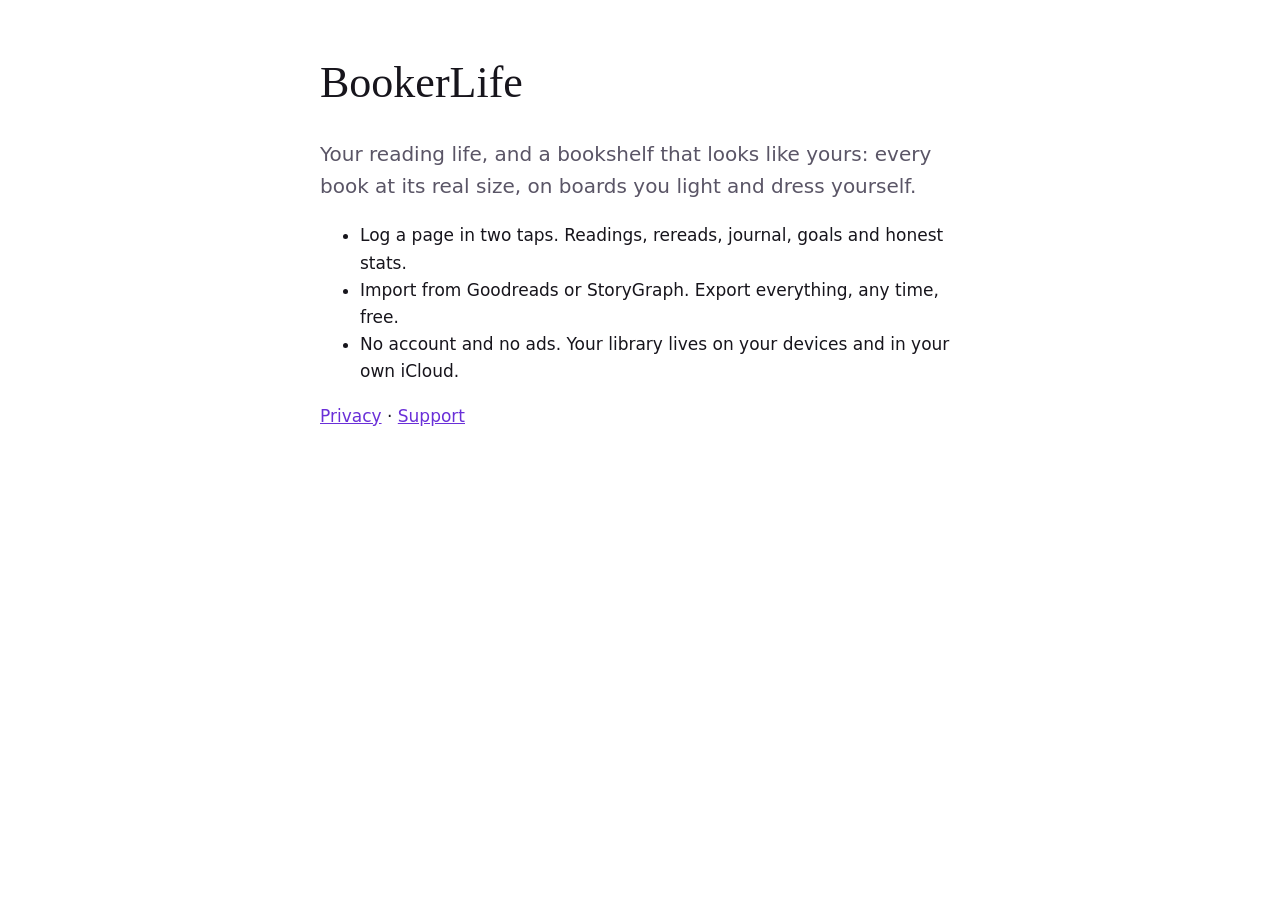
==== index.html @ eeaab4c6 "BookerLife site: home, privacy, support Co-Authored-By: Claude Opus 5.5 <noreply@anthropic.com>" ====
<!doctype html><html lang="en"><head><meta charset="utf-8"><meta name="viewport" content="width=device-width,initial-scale=1">
<title>BookerLife</title><link rel="stylesheet" href="style.css"></head><body><main>
<h1>BookerLife</h1>
<p class="lede">Your reading life, and a bookshelf that looks like yours: every book at its real size, on boards you light and dress yourself.</p>
<ul><li>Log a page in two taps. Readings, rereads, journal, goals and honest stats.</li>
<li>Import from Goodreads or StoryGraph. Export everything, any time, free.</li>
<li>No account and no ads. Your library lives on your devices and in your own iCloud.</li></ul>
<p><a href="privacy.html">Privacy</a> · <a href="support.html">Support</a></p>
</main></body></html>
---- style.css ----
:root{--bg:#FFFFFF;--text:#17151C;--muted:#5A5566;--primary:#6A2FD8}
@media (prefers-color-scheme:dark){:root{--bg:#0C0A10;--text:#EDE9F3;--muted:#A69EB4;--primary:#A47BFF}}
body{margin:0;background:var(--bg);color:var(--text);font:17px/1.6 -apple-system,"Hanken Grotesk",system-ui,sans-serif}
main{max-width:640px;margin:0 auto;padding:48px 16px}
h1{font-family:Newsreader,Georgia,serif;font-weight:500;font-size:44px;margin:0 0 12px}
h2{font-size:18px;margin-top:32px}.lede{font-size:20px;color:var(--muted)}a{color:var(--primary)}
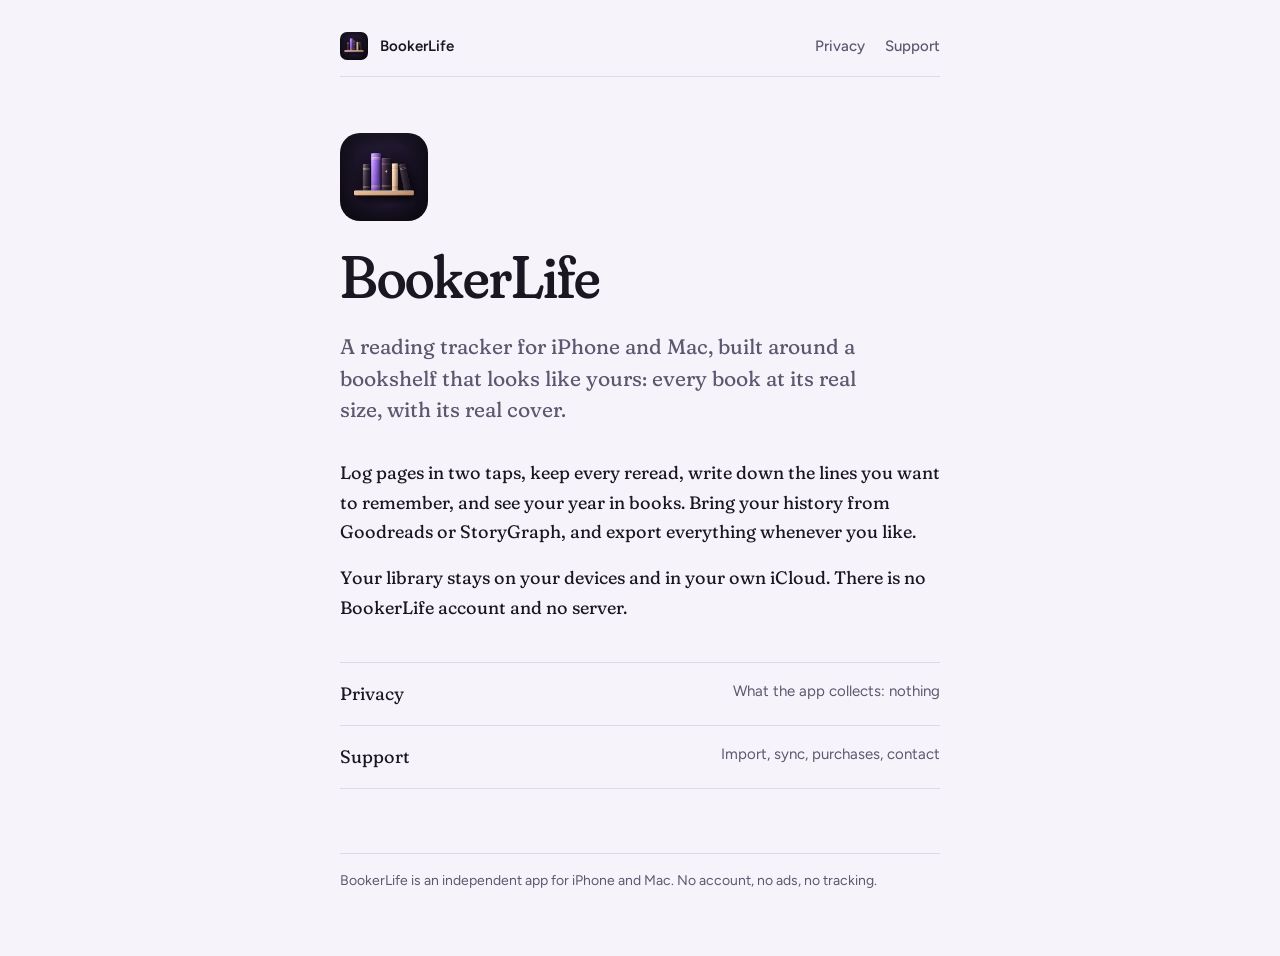
==== commit 58563c70: "Redesign: title page, copyright-page privacy plate, appendix-style support; Fraunces + Figtree, ligh" ====
--- a/index.html
+++ b/index.html
@@ -1,9 +1,7 @@
-<!doctype html><html lang="en"><head><meta charset="utf-8"><meta name="viewport" content="width=device-width,initial-scale=1">
-<title>BookerLife</title><link rel="stylesheet" href="style.css"></head><body><main>
-<h1>BookerLife</h1>
-<p class="lede">Your reading life, and a bookshelf that looks like yours: every book at its real size, on boards you light and dress yourself.</p>
-<ul><li>Log a page in two taps. Readings, rereads, journal, goals and honest stats.</li>
-<li>Import from Goodreads or StoryGraph. Export everything, any time, free.</li>
-<li>No account and no ads. Your library lives on your devices and in your own iCloud.</li></ul>
-<p><a href="privacy.html">Privacy</a> · <a href="support.html">Support</a></p>
-</main></body></html>
+<!doctype html><html lang="en"><head><meta charset="utf-8"><meta name="viewport" content="width=device-width,initial-scale=1,viewport-fit=cover"><link rel="icon" href="icon.png"><link rel="preconnect" href="https://fonts.googleapis.com"><link rel="preconnect" href="https://fonts.gstatic.com" crossorigin><link rel="stylesheet" href="https://fonts.googleapis.com/css2?family=Figtree:wght@400;500;600&family=Fraunces:opsz,wght,SOFT@9..144,400..600,0..100&display=swap"><link rel="stylesheet" href="style.css"><title>BookerLife</title><meta name="description" content="A reading tracker for iPhone and Mac built around a bookshelf that looks like yours. No account, no ads, no tracking."></head><body><main class="page">
+<header class="head"><img src="icon.png" alt=""><a class="name" href="index.html">BookerLife</a><nav aria-label="Site"><a href="privacy.html">Privacy</a><a href="support.html">Support</a></nav></header>
+<section class="title"><img src="icon.png" alt="BookerLife app icon" width="88" height="88"><h1>BookerLife</h1><p class="lede">A reading tracker for iPhone and Mac, built around a bookshelf that looks like yours: every book at its real size, with its real cover.</p></section>
+<p>Log pages in two taps, keep every reread, write down the lines you want to remember, and see your year in books. Bring your history from Goodreads or StoryGraph, and export everything whenever you like.</p>
+<p>Your library stays on your devices and in your own iCloud. There is no BookerLife account and no server.</p>
+<ul class="parts"><li><a href="privacy.html">Privacy<span>What the app collects: nothing</span></a></li><li><a href="support.html">Support<span>Import, sync, purchases, contact</span></a></li></ul>
+<footer class="foot">BookerLife is an independent app for iPhone and Mac. No account, no ads, no tracking.</footer></main></body></html>
--- a/style.css
+++ b/style.css
@@ -1,6 +1,137 @@
-:root{--bg:#FFFFFF;--text:#17151C;--muted:#5A5566;--primary:#6A2FD8}
-@media (prefers-color-scheme:dark){:root{--bg:#0C0A10;--text:#EDE9F3;--muted:#A69EB4;--primary:#A47BFF}}
-body{margin:0;background:var(--bg);color:var(--text);font:17px/1.6 -apple-system,"Hanken Grotesk",system-ui,sans-serif}
-main{max-width:640px;margin:0 auto;padding:48px 16px}
-h1{font-family:Newsreader,Georgia,serif;font-weight:500;font-size:44px;margin:0 0 12px}
-h2{font-size:18px;margin-top:32px}.lede{font-size:20px;color:var(--muted)}a{color:var(--primary)}
+/* BookerLife site. Concept: a book's front matter. Home is the title page,
+   Privacy is the copyright page, Support is the appendix. One column, left
+   aligned, set in Fraunces like the app; Figtree only for navigation. */
+:root {
+  --paper: #F6F4FA;
+  --ink: #1B1722;
+  --muted: #5E5770;
+  --rule: #DED8E8;
+  --violet: #6A2FD8;
+  --plate: #FFFFFF;
+  --serif: "Fraunces", Georgia, "Times New Roman", serif;
+  --sans: "Figtree", -apple-system, "Segoe UI", system-ui, sans-serif;
+  color-scheme: light;
+}
+@media (prefers-color-scheme: dark) {
+  :root {
+    --paper: #100E15;
+    --ink: #F2EFF7;
+    --muted: #A9A2B8;
+    --rule: #2A2633;
+    --violet: #B596FF;
+    --plate: #18151F;
+    color-scheme: dark;
+  }
+}
+
+* { box-sizing: border-box; }
+html { -webkit-text-size-adjust: 100%; }
+body {
+  margin: 0;
+  background: var(--paper);
+  color: var(--ink);
+  font: 400 1.125rem/1.65 var(--serif);
+  font-variation-settings: "SOFT" 100, "opsz" 14;
+  text-rendering: optimizeLegibility;
+}
+a { color: var(--violet); text-decoration-thickness: 1px; text-underline-offset: .18em; }
+a:hover { text-decoration-thickness: 2px; }
+a:focus-visible { outline: 2px solid var(--violet); outline-offset: 3px; border-radius: 2px; }
+
+.page {
+  max-width: 40rem;
+  margin: 0 auto;
+  padding: 2rem max(1.25rem, env(safe-area-inset-right)) 4rem max(1.25rem, env(safe-area-inset-left));
+}
+
+/* Running head: the book's name and its other parts. */
+.head {
+  display: flex;
+  align-items: center;
+  gap: .75rem;
+  font: 500 .9375rem/1 var(--sans);
+  padding-bottom: 1rem;
+  border-bottom: 1px solid var(--rule);
+}
+.head img { width: 28px; height: 28px; border-radius: 7px; }
+.head .name { color: var(--ink); text-decoration: none; font-weight: 600; margin-right: auto; }
+.head nav { display: flex; gap: 1.25rem; }
+.head nav a { color: var(--muted); text-decoration: none; }
+.head nav a[aria-current="page"] { color: var(--ink); }
+.head nav a:hover { color: var(--violet); }
+
+h1, h2 { font-family: var(--serif); font-weight: 500; text-wrap: balance; }
+h1 {
+  font-size: clamp(2.5rem, 7vw, 3.75rem);
+  line-height: 1.04;
+  letter-spacing: -.015em;
+  font-variation-settings: "SOFT" 100, "opsz" 144;
+  margin: 3.5rem 0 1rem;
+}
+h2 {
+  font-size: 1.375rem;
+  line-height: 1.25;
+  font-variation-settings: "SOFT" 100, "opsz" 36;
+  margin: 2.5rem 0 .5rem;
+}
+p { margin: 0 0 1rem; }
+.lede { font-size: 1.3125rem; line-height: 1.5; color: var(--muted); max-width: 34rem; }
+.dateline { font: 400 .875rem/1.4 var(--sans); color: var(--muted); margin-top: -.25rem; }
+
+/* The one bold moment: the copyright-page plate stating what is collected. */
+.plate {
+  margin: 2.5rem 0 1rem;
+  padding: 1.75rem 1.75rem 1.5rem;
+  background: var(--plate);
+  border: 1px solid var(--rule);
+  border-radius: 4px;
+}
+.plate dl { margin: 0; display: grid; grid-template-columns: max-content 1fr; gap: .6rem 1.5rem; }
+.plate dt { font: 500 .9375rem/1.6 var(--sans); color: var(--muted); }
+.plate dd { margin: 0; font-size: 1.0625rem; }
+.plate .none {
+  margin-top: 0;
+  grid-column: 1 / -1;
+  font-size: clamp(2rem, 6vw, 2.75rem);
+  line-height: 1.05;
+  font-variation-settings: "SOFT" 100, "opsz" 144;
+  padding-bottom: .9rem;
+  margin-bottom: .4rem;
+  border-bottom: 1px solid var(--rule);
+}
+@media (max-width: 30rem) {
+  .plate { padding: 1.25rem; }
+  .plate dl { grid-template-columns: 1fr; gap: .1rem; }
+  .plate dd { margin-bottom: .6rem; }
+}
+
+/* Title page. */
+.title { display: grid; gap: 1.5rem; margin: 3.5rem 0 1rem; }
+.title img { width: 88px; height: 88px; border-radius: 20px; }
+.title h1 { margin: 0; }
+.parts { list-style: none; padding: 0; margin: 2.5rem 0 0; border-top: 1px solid var(--rule); }
+.parts li { border-bottom: 1px solid var(--rule); }
+.parts a { display: flex; justify-content: space-between; gap: 1rem; padding: 1rem 0; color: var(--ink); text-decoration: none; }
+.parts a span { color: var(--muted); font: 400 .9375rem/1.7 var(--sans); text-align: right; }
+.parts a:hover { color: var(--violet); }
+
+kbd {
+  font: 500 .875em var(--sans);
+  padding: .05em .4em;
+  border: 1px solid var(--rule);
+  border-radius: 4px;
+  background: var(--plate);
+}
+
+.foot {
+  margin-top: 4rem;
+  padding-top: 1rem;
+  border-top: 1px solid var(--rule);
+  font: 400 .875rem/1.6 var(--sans);
+  color: var(--muted);
+}
+
+@media (prefers-reduced-motion: no-preference) {
+  .title, .plate { animation: settle .5s ease-out both; }
+  @keyframes settle { from { opacity: .001; transform: translateY(6px); } }
+}
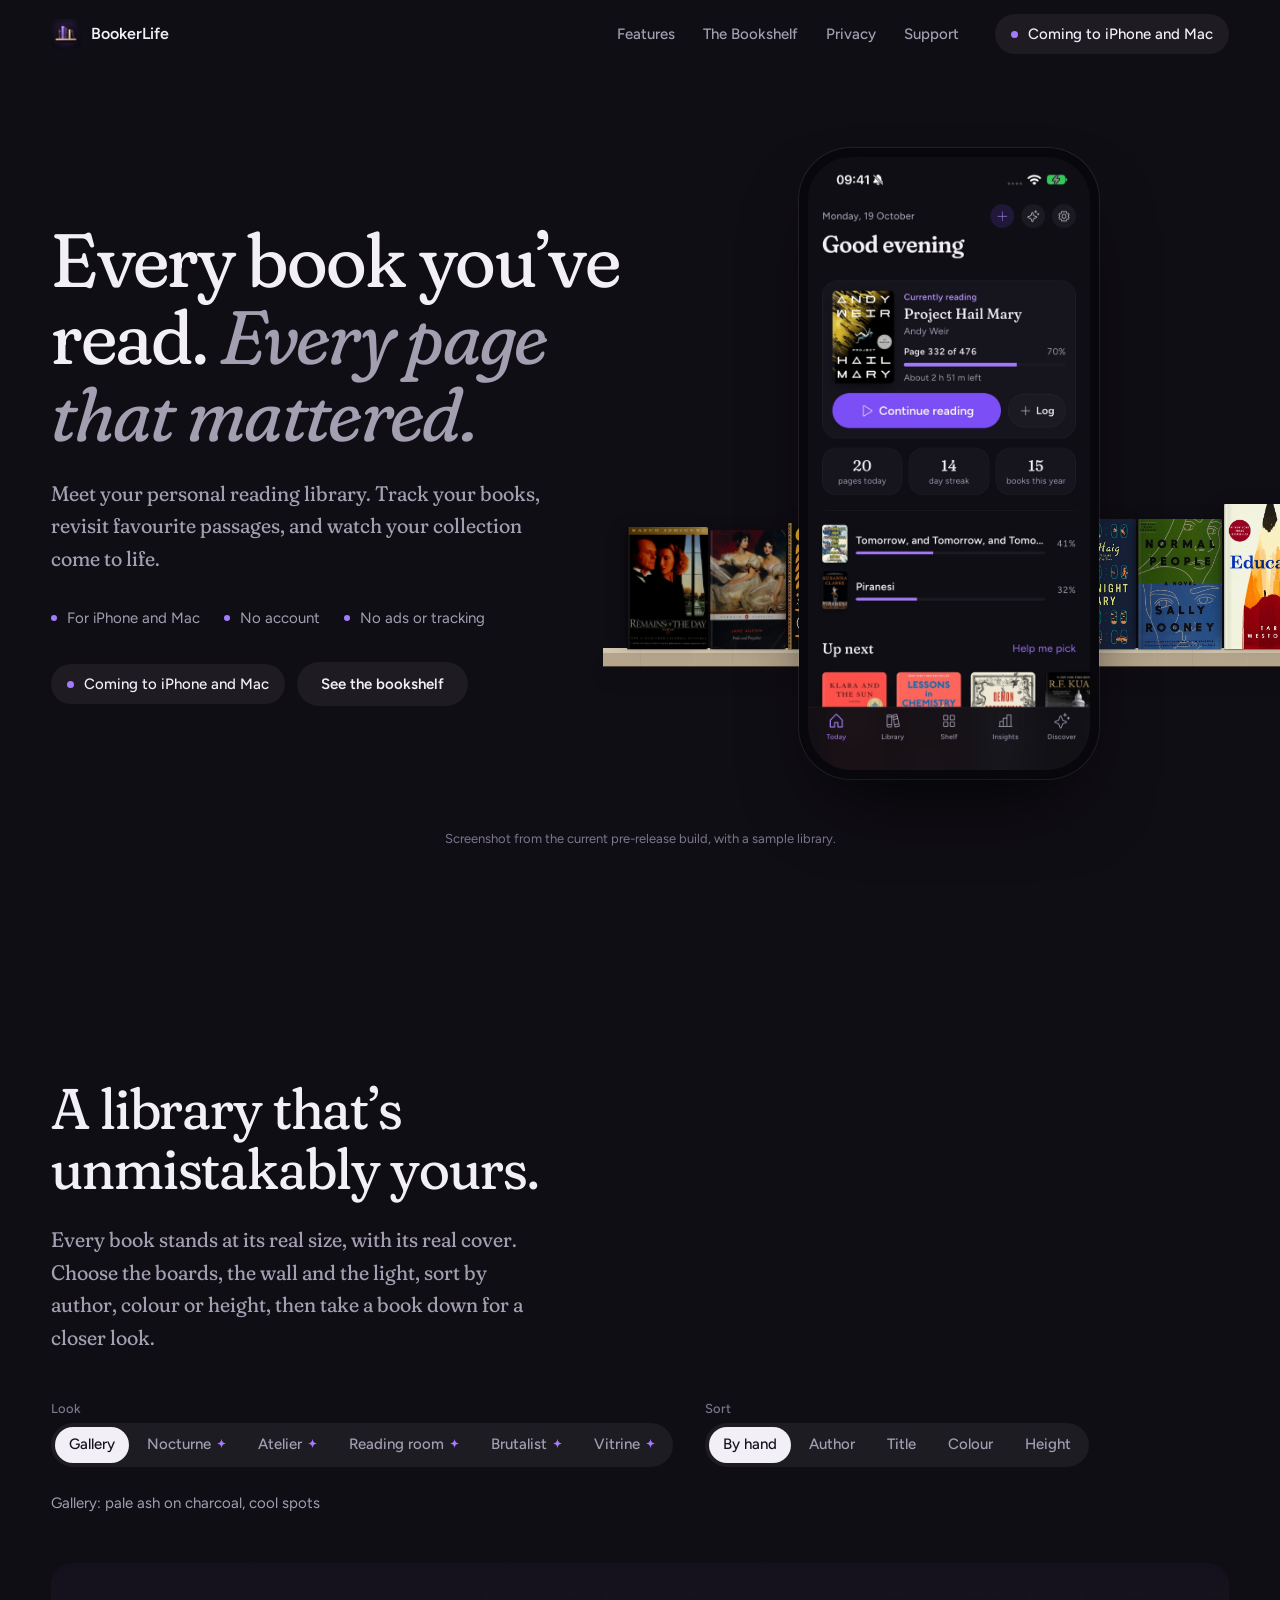
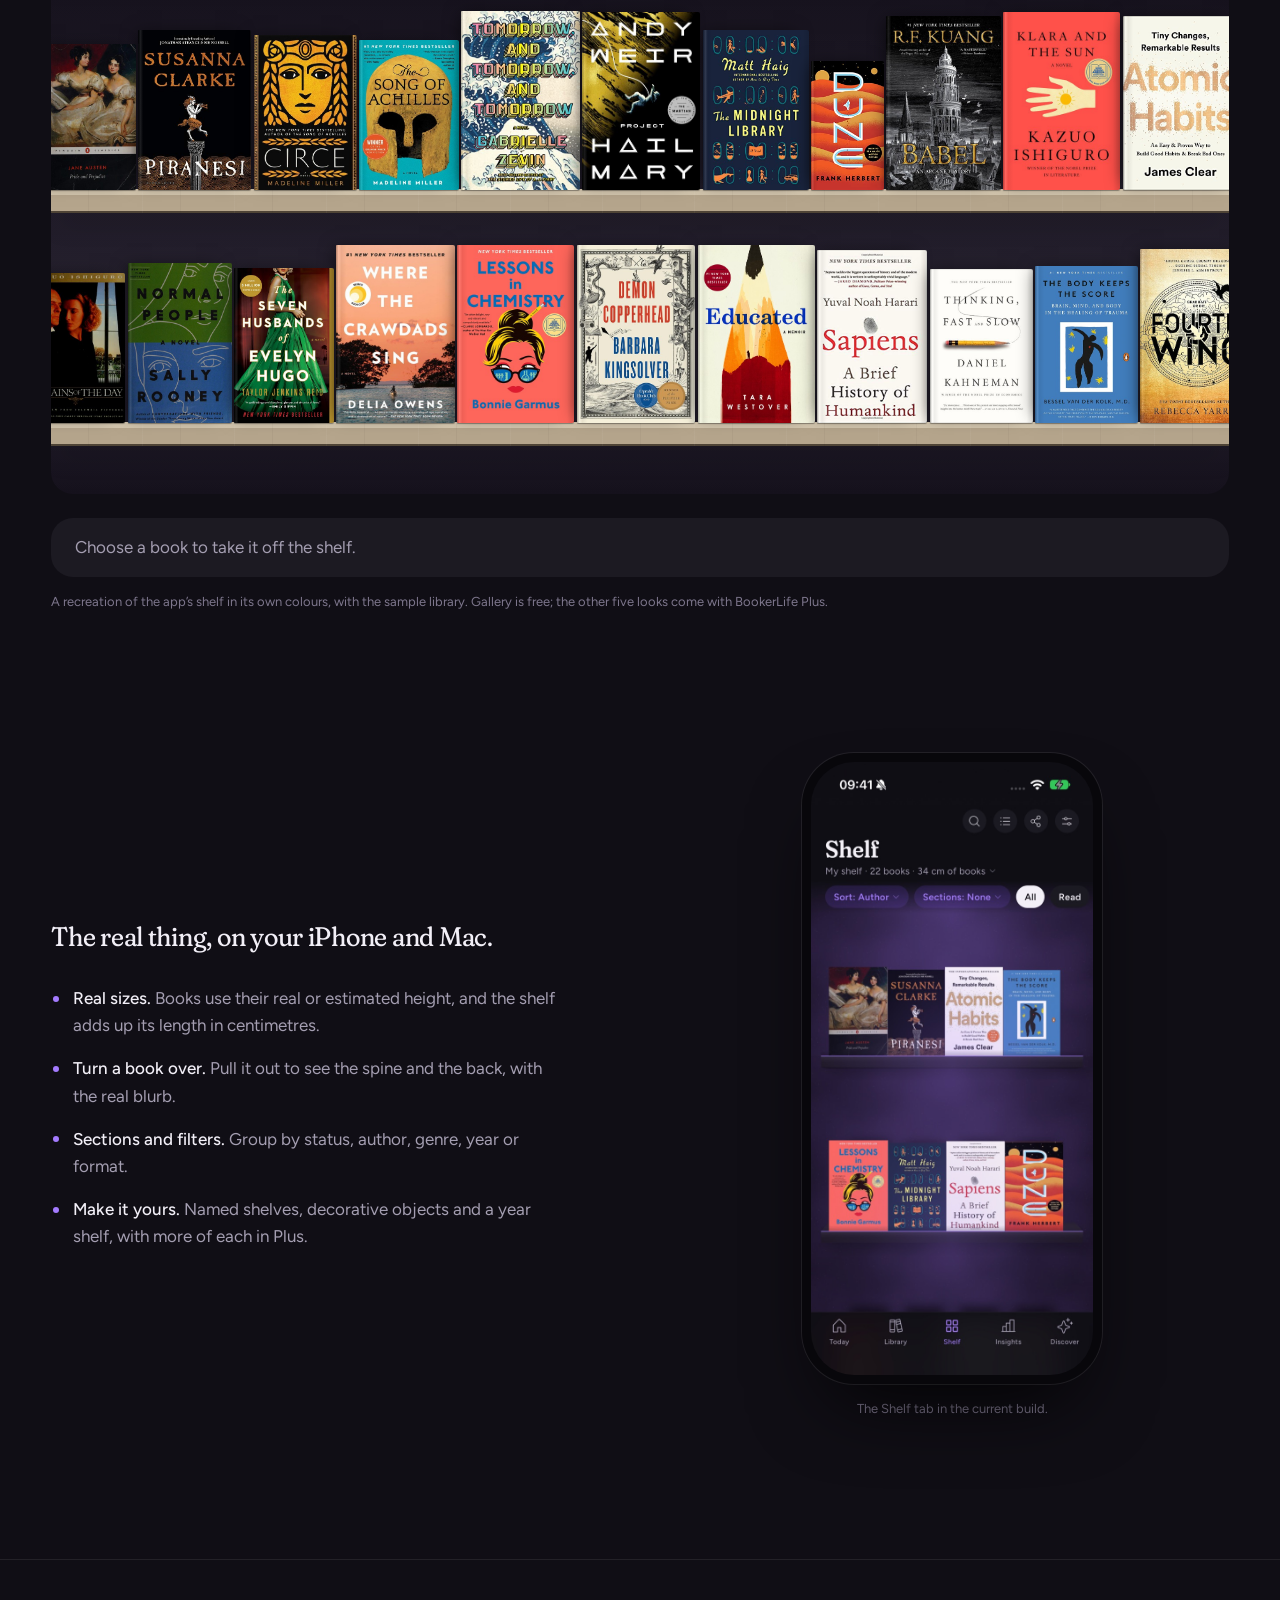
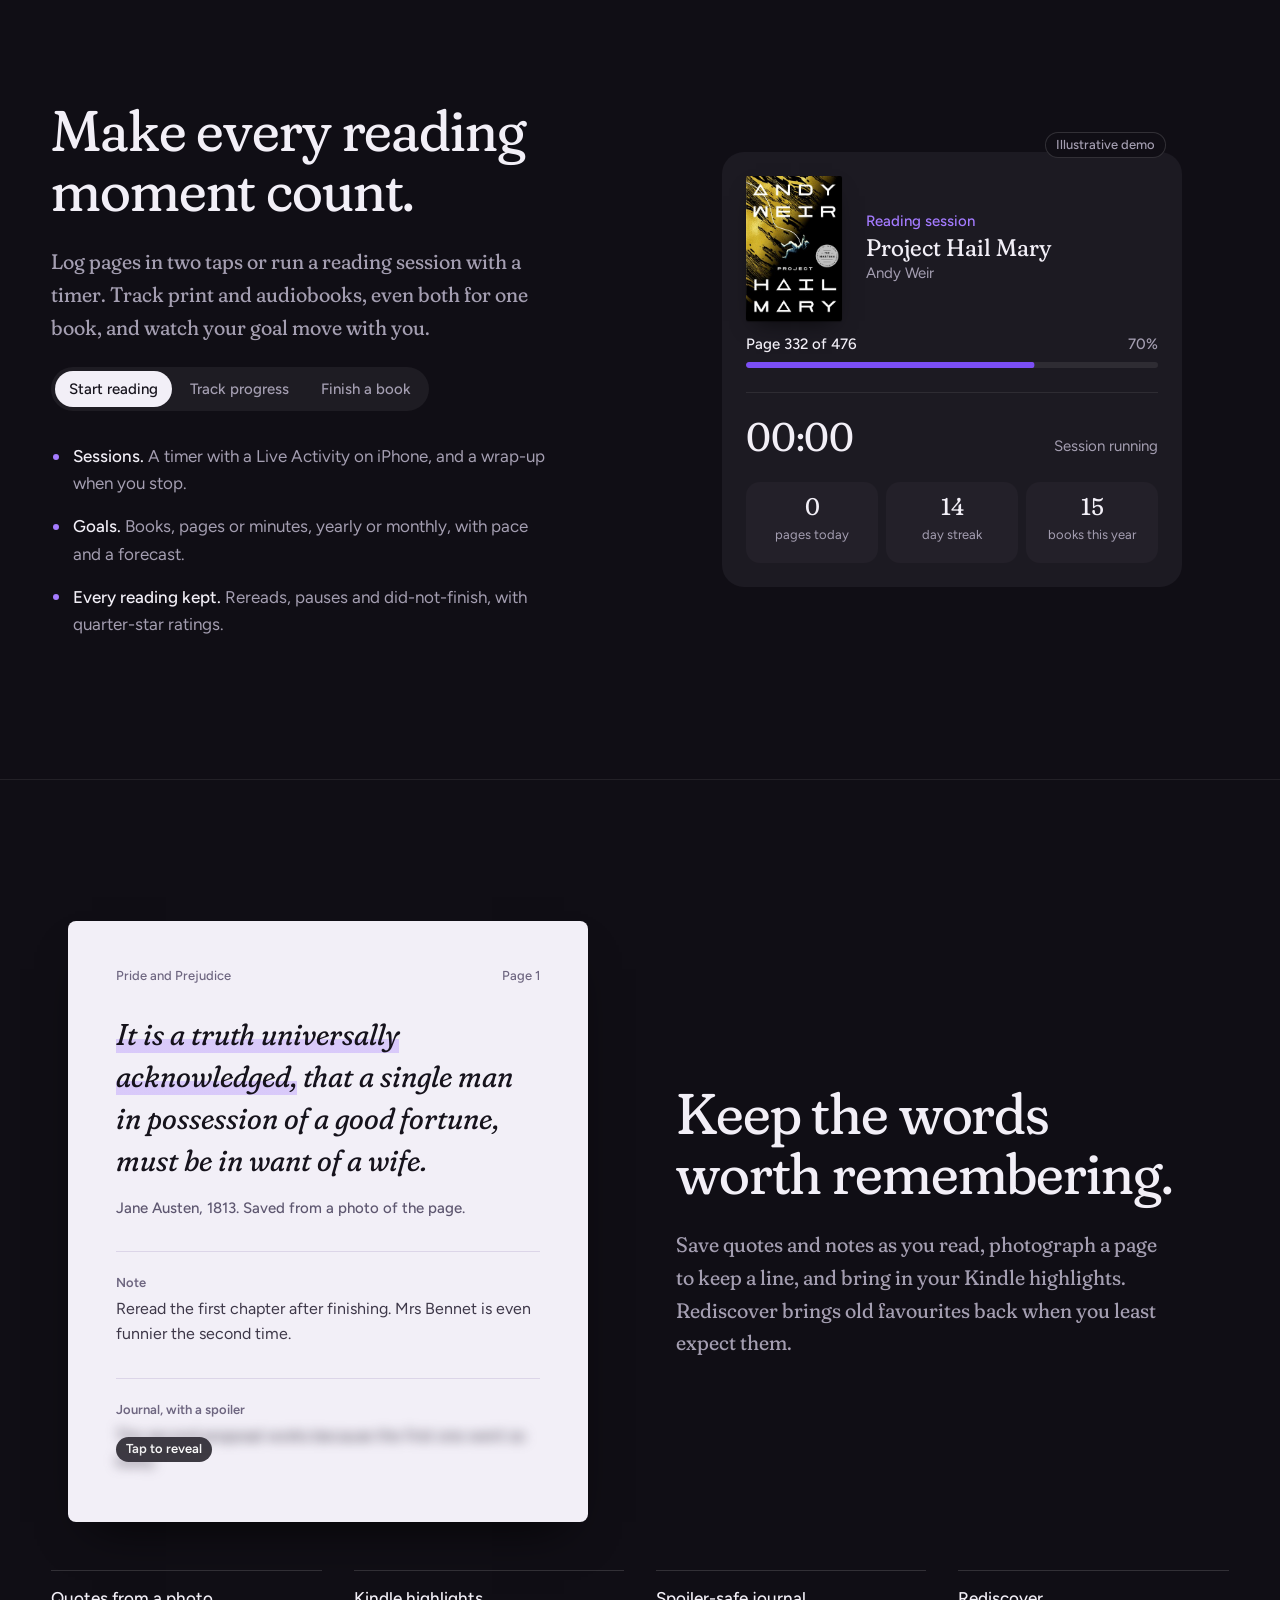
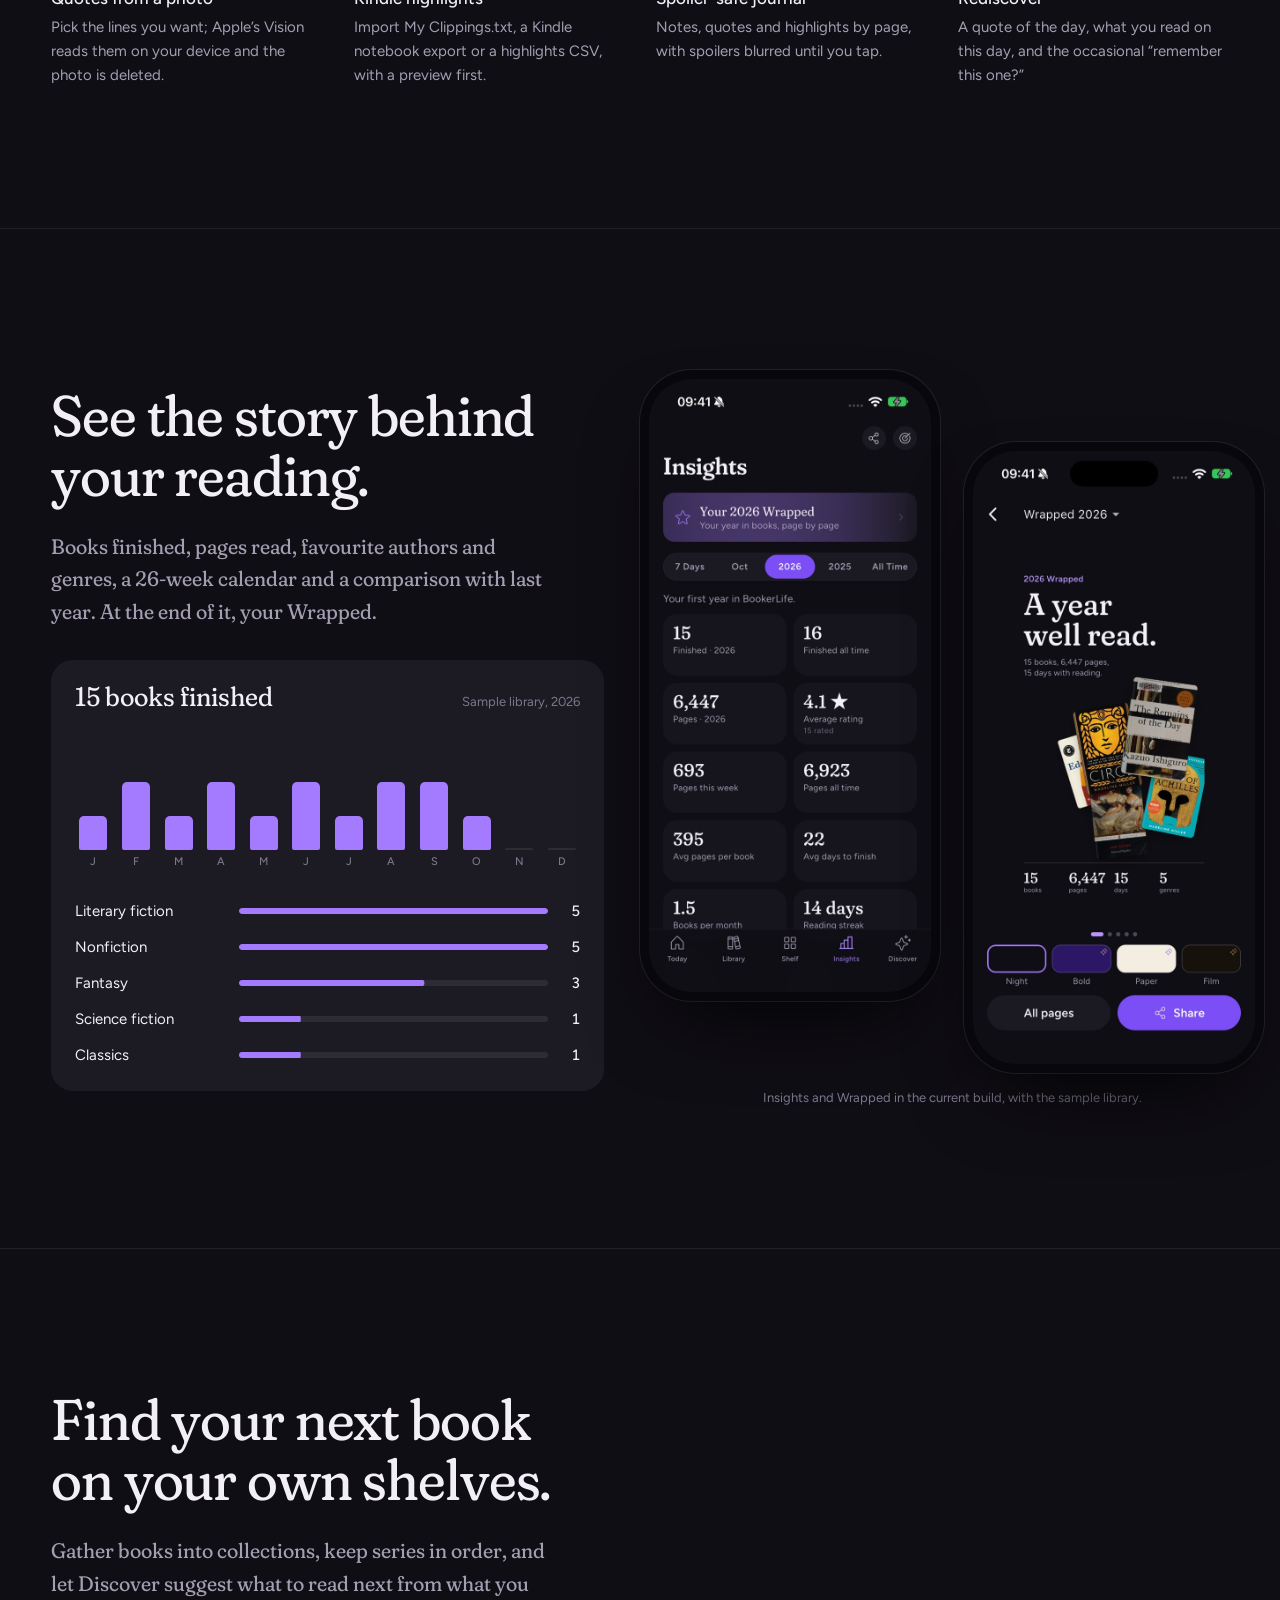
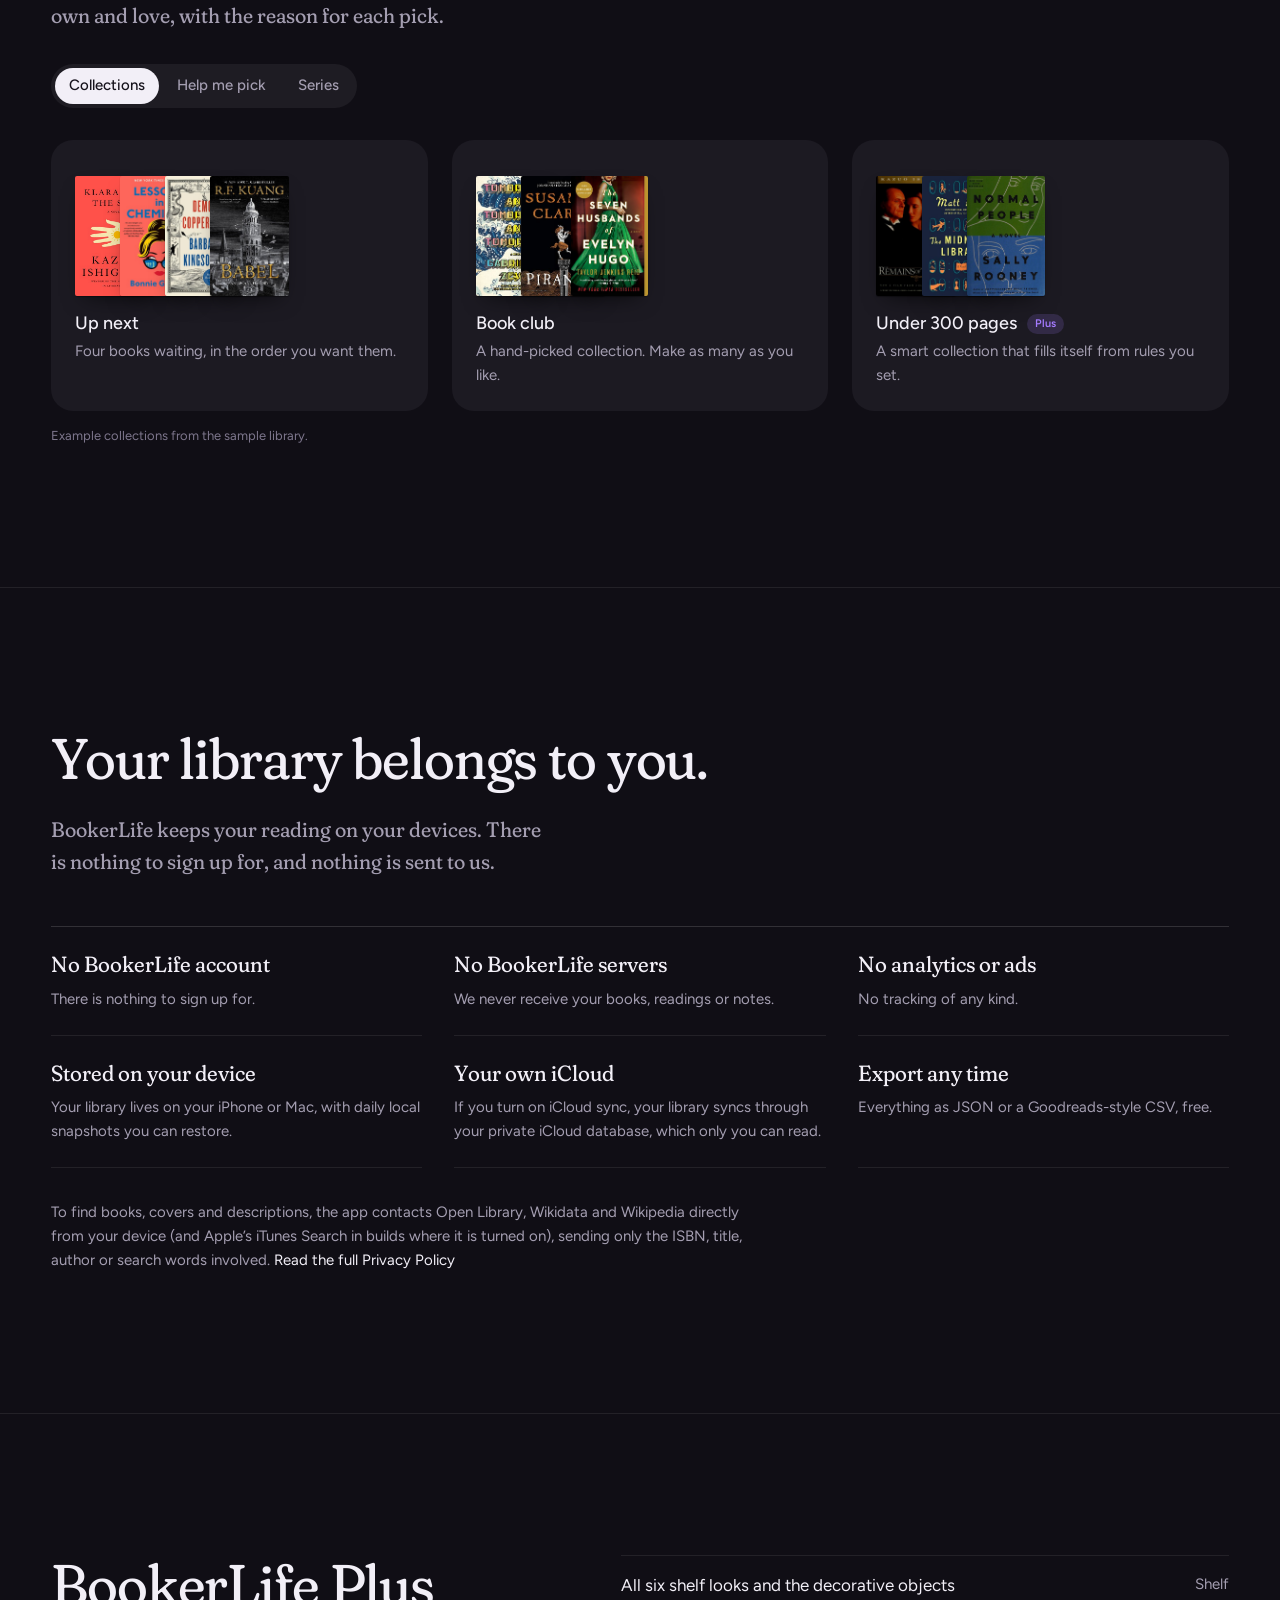
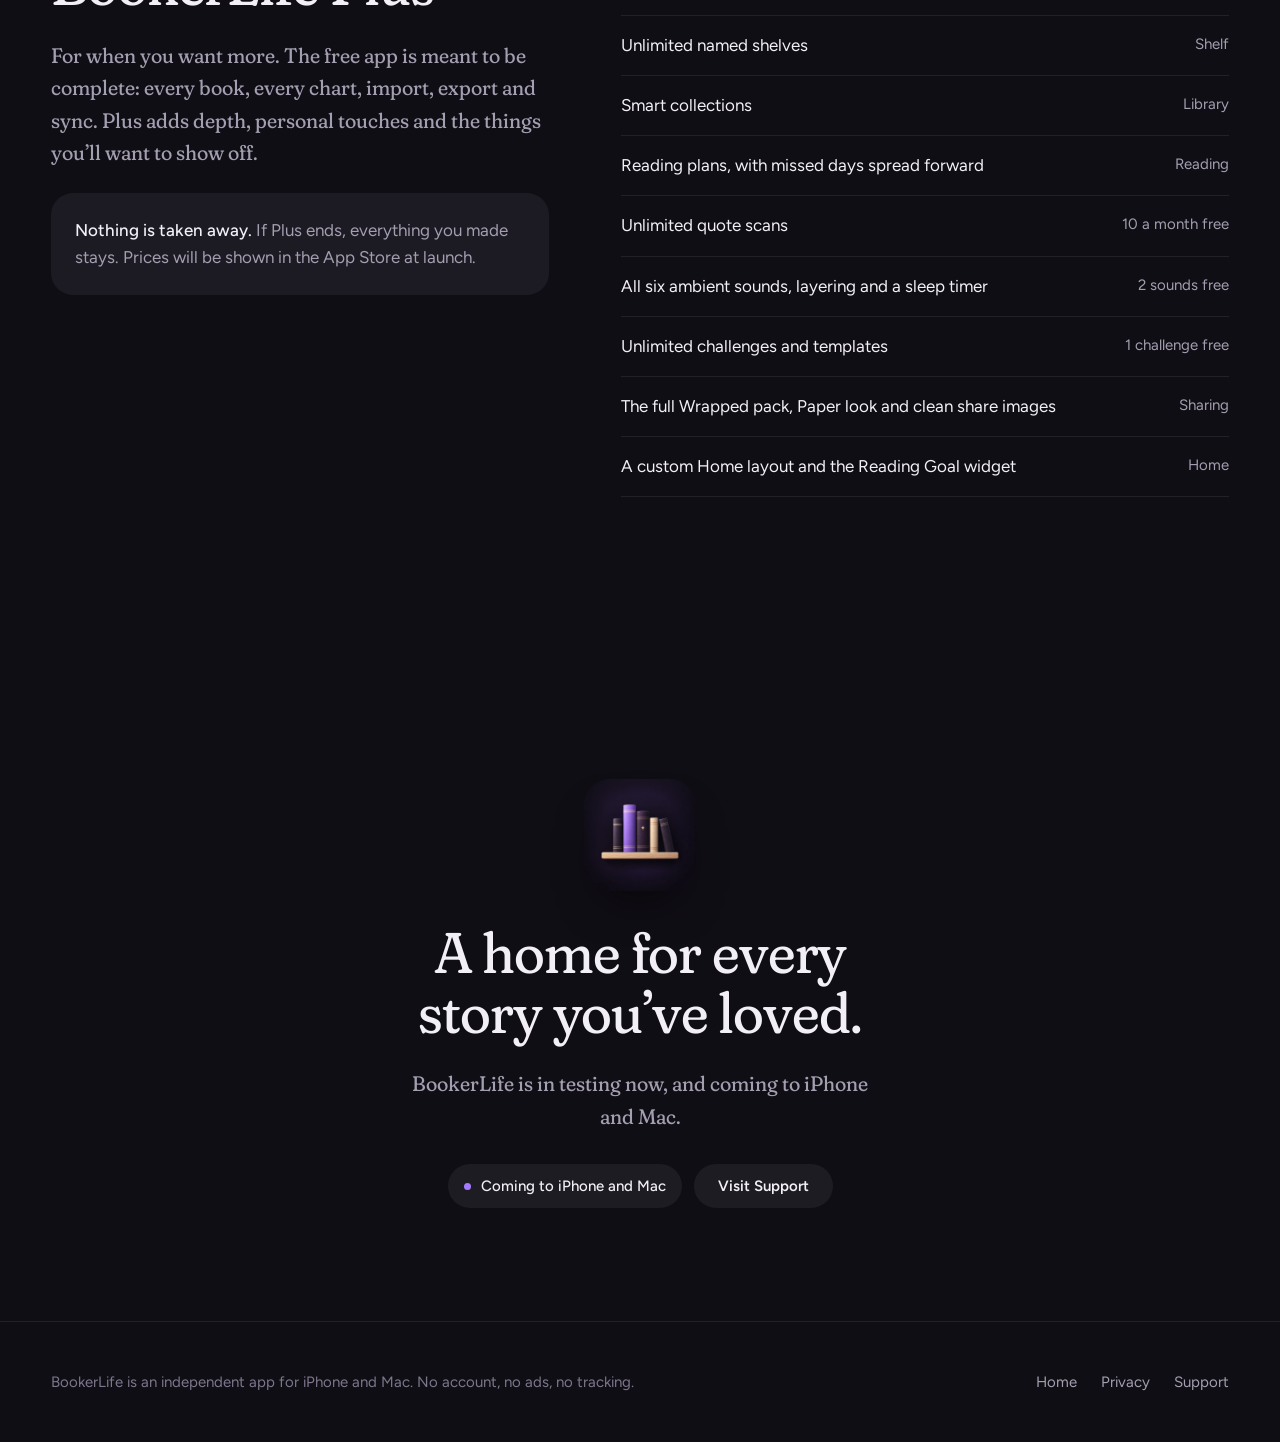
==== commit f8425c70: "Redesign: Midnight Library direction, interactive shelf, privacy reading layout, support help center" ====
--- a/index.html
+++ b/index.html
@@ -1,7 +1,392 @@
-<!doctype html><html lang="en"><head><meta charset="utf-8"><meta name="viewport" content="width=device-width,initial-scale=1,viewport-fit=cover"><link rel="icon" href="icon.png"><link rel="preconnect" href="https://fonts.googleapis.com"><link rel="preconnect" href="https://fonts.gstatic.com" crossorigin><link rel="stylesheet" href="https://fonts.googleapis.com/css2?family=Figtree:wght@400;500;600&family=Fraunces:opsz,wght,SOFT@9..144,400..600,0..100&display=swap"><link rel="stylesheet" href="style.css"><title>BookerLife</title><meta name="description" content="A reading tracker for iPhone and Mac built around a bookshelf that looks like yours. No account, no ads, no tracking."></head><body><main class="page">
-<header class="head"><img src="icon.png" alt=""><a class="name" href="index.html">BookerLife</a><nav aria-label="Site"><a href="privacy.html">Privacy</a><a href="support.html">Support</a></nav></header>
-<section class="title"><img src="icon.png" alt="BookerLife app icon" width="88" height="88"><h1>BookerLife</h1><p class="lede">A reading tracker for iPhone and Mac, built around a bookshelf that looks like yours: every book at its real size, with its real cover.</p></section>
-<p>Log pages in two taps, keep every reread, write down the lines you want to remember, and see your year in books. Bring your history from Goodreads or StoryGraph, and export everything whenever you like.</p>
-<p>Your library stays on your devices and in your own iCloud. There is no BookerLife account and no server.</p>
-<ul class="parts"><li><a href="privacy.html">Privacy<span>What the app collects: nothing</span></a></li><li><a href="support.html">Support<span>Import, sync, purchases, contact</span></a></li></ul>
-<footer class="foot">BookerLife is an independent app for iPhone and Mac. No account, no ads, no tracking.</footer></main></body></html>
+<!doctype html>
+<html lang="en" class="no-js">
+<head>
+<meta charset="utf-8">
+<meta name="viewport" content="width=device-width, initial-scale=1, viewport-fit=cover">
+<title>BookerLife: a private reading tracker for iPhone and Mac</title>
+<meta name="description" content="BookerLife is a private, local-first reading tracker for iPhone and Mac, built around a bookshelf of your real covers. Track reading, keep quotes and see your year in books. No account, no ads, no tracking.">
+<meta name="theme-color" content="#100E15">
+<link rel="canonical" href="https://zenkiux.github.io/bookerlife-site/">
+<meta property="og:type" content="website">
+<meta property="og:site_name" content="BookerLife">
+<meta property="og:title" content="BookerLife: your reading life, beautifully kept">
+<meta property="og:description" content="A private reading tracker for iPhone and Mac, built around a bookshelf of your real covers. No account, no ads, no tracking.">
+<meta property="og:url" content="https://zenkiux.github.io/bookerlife-site/">
+<meta property="og:image" content="https://zenkiux.github.io/bookerlife-site/assets/img/og.jpg">
+<meta property="og:image:width" content="1200">
+<meta property="og:image:height" content="630">
+<meta name="twitter:card" content="summary_large_image">
+<link rel="icon" href="assets/img/favicon-64.png" type="image/png">
+<link rel="apple-touch-icon" href="assets/img/apple-touch-icon.png">
+<link rel="manifest" href="site.webmanifest">
+<link rel="preload" href="assets/fonts/Fraunces-Regular.ttf" as="font" type="font/ttf" crossorigin>
+<link rel="stylesheet" href="assets/css/site.css">
+<script>document.documentElement.className = "js";</script>
+<script src="assets/js/site.js" defer></script>
+</head>
+<body>
+<a class="skip" href="#main">Skip to content</a>
+
+<header class="nav" data-nav>
+  <div class="wrap nav-in">
+    <a class="brand" href="./" aria-label="BookerLife home"><img src="assets/img/icon-160.png" alt="" width="30" height="30">BookerLife</a>
+    <button class="menu-btn" type="button" aria-expanded="false" aria-controls="nav-links" data-menu><span></span><span></span><span class="sr-only">Menu</span></button>
+    <ul class="nav-links" id="nav-links" role="list">
+      <li><a href="#reading" data-spy="reading">Features</a></li>
+      <li><a href="#shelf" data-spy="shelf">The Bookshelf</a></li>
+      <li><a href="privacy.html">Privacy</a></li>
+      <li><a href="support.html">Support</a></li>
+      <li class="status-item"><span class="status">Coming to iPhone and Mac</span></li>
+    </ul>
+    <span class="status">Coming to iPhone and Mac</span>
+  </div>
+</header>
+
+<main id="main">
+
+<!-- Hero -->
+<section class="hero" aria-labelledby="hero-title">
+  <div class="wrap hero-grid">
+    <div class="hero-copy">
+      <h1 class="display" id="hero-title" data-enter style="--e:0">Every book you’ve read. <em>Every page that mattered.</em></h1>
+      <p class="lede" data-enter style="--e:1">Meet your personal reading library. Track your books, revisit favourite passages, and watch your collection come to life.</p>
+      <ul class="facts" role="list" data-enter style="--e:2">
+        <li>For iPhone and Mac</li>
+        <li>No account</li>
+        <li>No ads or tracking</li>
+      </ul>
+      <div class="hero-actions" data-enter style="--e:3">
+        <span class="status">Coming to iPhone and Mac</span>
+        <a class="btn btn-quiet" href="#shelf">See the bookshelf</a>
+      </div>
+    </div>
+    <div class="scene">
+      <div class="shelf" aria-hidden="true">
+        <ul class="row" role="list"><!--shelf:hero static eager remains pride circe achilles piranesi midnight normal educated-->
+<li class="book" data-k="remains" data-title="The Remains of the Day" data-author="Kazuo Ishiguro" data-pages="245" data-year="1989" data-publisher="Vintage International" data-subject="Literary fiction" data-color="#291B13" data-h="20.3" style="--h:20.3"><img src="assets/covers/remains.jpg" alt="The Remains of the Day by Kazuo Ishiguro" width="332" height="500" decoding="async"></li>
+<li class="book" data-k="pride" data-title="Pride and Prejudice" data-author="Jane Austen" data-pages="435" data-year="1813" data-publisher="Penguin Books" data-subject="Classics" data-color="#534436" data-h="19.8" style="--h:19.8"><img src="assets/covers/pride.jpg" alt="Pride and Prejudice by Jane Austen" width="320" height="500" decoding="async"></li>
+<li class="book" data-k="circe" data-title="Circe" data-author="Madeline Miller" data-pages="393" data-year="2018" data-publisher="Little, Brown and Company" data-subject="Fantasy" data-color="#7A5520" data-h="21" style="--h:21"><img src="assets/covers/circe.jpg" alt="Circe by Madeline Miller" width="315" height="475" decoding="async"></li>
+<li class="book" data-k="achilles" data-title="The Song of Achilles" data-author="Madeline Miller" data-pages="378" data-year="2011" data-publisher="Ecco" data-subject="Fantasy" data-color="#4F8A9A" data-h="20.3" style="--h:20.3"><img src="assets/covers/achilles.jpg" alt="The Song of Achilles by Madeline Miller" width="331" height="500" decoding="async"></li>
+<li class="book" data-k="piranesi" data-title="Piranesi" data-author="Susanna Clarke" data-pages="272" data-year="2020" data-publisher="Bloomsbury Publishing" data-subject="Fantasy" data-color="#201917" data-h="21.6" style="--h:21.6"><img src="assets/covers/piranesi.jpg" alt="Piranesi by Susanna Clarke" width="353" height="500" decoding="async"></li>
+<li class="book" data-k="midnight" data-title="The Midnight Library" data-author="Matt Haig" data-pages="288" data-year="2020" data-publisher="Viking" data-subject="Literary fiction" data-color="#2C3642" data-h="21.6" style="--h:21.6"><img src="assets/covers/midnight.jpg" alt="The Midnight Library by Matt Haig" width="331" height="500" decoding="async"></li>
+<li class="book" data-k="normal" data-title="Normal People" data-author="Sally Rooney" data-pages="288" data-year="2018" data-publisher="Hogarth" data-subject="Literary fiction" data-color="#2F4B44" data-h="21.6" style="--h:21.6"><img src="assets/covers/normal.jpg" alt="Normal People by Sally Rooney" width="325" height="500" decoding="async"></li>
+<li class="book" data-k="educated" data-title="Educated" data-author="Tara Westover" data-pages="334" data-year="2018" data-publisher="Random House" data-subject="Nonfiction" data-color="#E9E2D6" data-h="24.1" style="--h:24.1"><img src="assets/covers/educated.jpg" alt="Educated by Tara Westover" width="329" height="500" decoding="async"></li>
+<!--/shelf--></ul>
+        <div class="board"></div>
+      </div>
+      <figure class="phone" data-enter style="--e:2">
+        <img src="assets/shots/today.jpg" width="640" height="1391" fetchpriority="high" alt="The BookerLife Today screen: Project Hail Mary at page 332 of 476, 70 percent read, with a Continue reading button, 20 pages today, a 14-day streak and 15 books this year.">
+      </figure>
+    </div>
+  </div>
+  <p class="wrap caption figure-note" data-enter style="--e:4">Screenshot from the current pre-release build, with a sample library.</p>
+</section>
+
+<!-- Signature shelf -->
+<section class="section" id="shelf" aria-labelledby="shelf-title">
+  <div class="wrap">
+    <div class="section-head" data-reveal>
+      <h2 class="h2" id="shelf-title">A library that’s unmistakably yours.</h2>
+      <p class="lede">Every book stands at its real size, with its real cover. Choose the boards, the wall and the light, sort by author, colour or height, then take a book down for a closer look.</p>
+    </div>
+
+    <div class="shelf-controls" data-shelf-controls hidden>
+      <div>
+        <span class="control-label" id="look-label">Look</span>
+        <div class="seg" role="group" aria-labelledby="look-label" data-looks>
+          <button type="button" aria-pressed="true" data-look="gallery" data-name="pale ash on charcoal, cool spots">Gallery</button>
+          <button type="button" aria-pressed="false" data-look="nocturne" data-name="ebonised boards in violet light">Nocturne<span class="plus" aria-hidden="true"></span><span class="sr-only"> (Plus)</span></button>
+          <button type="button" aria-pressed="false" data-look="atelier" data-name="birch ply on white, north light">Atelier<span class="plus" aria-hidden="true"></span><span class="sr-only"> (Plus)</span></button>
+          <button type="button" aria-pressed="false" data-look="reading" data-name="walnut, bottle green, one warm lamp">Reading room<span class="plus" aria-hidden="true"></span><span class="sr-only"> (Plus)</span></button>
+          <button type="button" aria-pressed="false" data-look="brutalist" data-name="smoked oak on board-formed concrete">Brutalist<span class="plus" aria-hidden="true"></span><span class="sr-only"> (Plus)</span></button>
+          <button type="button" aria-pressed="false" data-look="vitrine" data-name="glass shelves on linen">Vitrine<span class="plus" aria-hidden="true"></span><span class="sr-only"> (Plus)</span></button>
+        </div>
+      </div>
+      <div>
+        <span class="control-label" id="sort-label">Sort</span>
+        <div class="seg" role="group" aria-labelledby="sort-label" data-sorts>
+          <button type="button" aria-pressed="true" data-sort="hand">By hand</button>
+          <button type="button" aria-pressed="false" data-sort="author">Author</button>
+          <button type="button" aria-pressed="false" data-sort="title">Title</button>
+          <button type="button" aria-pressed="false" data-sort="colour">Colour</button>
+          <button type="button" aria-pressed="false" data-sort="height">Height</button>
+        </div>
+      </div>
+      <p class="look-name" aria-live="polite" data-look-name>Gallery: pale ash on charcoal, cool spots</p>
+    </div>
+
+    <div class="shelf-stage" data-stage>
+      <div class="shelf wall" data-look="gallery" data-shelf>
+        <ul class="row" role="list" data-row><!--shelf:stage1 pick pride piranesi circe achilles tomorrow hailmary midnight dune babel klara habits-->
+<li class="book" data-k="pride" data-title="Pride and Prejudice" data-author="Jane Austen" data-pages="435" data-year="1813" data-publisher="Penguin Books" data-subject="Classics" data-color="#534436" data-h="19.8" style="--h:19.8"><button type="button" class="book-btn" aria-label="Pride and Prejudice by Jane Austen" aria-pressed="false"><img src="assets/covers/pride.jpg" alt="" width="320" height="500" loading="lazy" decoding="async"></button></li>
+<li class="book" data-k="piranesi" data-title="Piranesi" data-author="Susanna Clarke" data-pages="272" data-year="2020" data-publisher="Bloomsbury Publishing" data-subject="Fantasy" data-color="#201917" data-h="21.6" style="--h:21.6"><button type="button" class="book-btn" aria-label="Piranesi by Susanna Clarke" aria-pressed="false"><img src="assets/covers/piranesi.jpg" alt="" width="353" height="500" loading="lazy" decoding="async"></button></li>
+<li class="book" data-k="circe" data-title="Circe" data-author="Madeline Miller" data-pages="393" data-year="2018" data-publisher="Little, Brown and Company" data-subject="Fantasy" data-color="#7A5520" data-h="21" style="--h:21"><button type="button" class="book-btn" aria-label="Circe by Madeline Miller" aria-pressed="false"><img src="assets/covers/circe.jpg" alt="" width="315" height="475" loading="lazy" decoding="async"></button></li>
+<li class="book" data-k="achilles" data-title="The Song of Achilles" data-author="Madeline Miller" data-pages="378" data-year="2011" data-publisher="Ecco" data-subject="Fantasy" data-color="#4F8A9A" data-h="20.3" style="--h:20.3"><button type="button" class="book-btn" aria-label="The Song of Achilles by Madeline Miller" aria-pressed="false"><img src="assets/covers/achilles.jpg" alt="" width="331" height="500" loading="lazy" decoding="async"></button></li>
+<li class="book" data-k="tomorrow" data-title="Tomorrow, and Tomorrow, and Tomorrow" data-author="Gabrielle Zevin" data-pages="401" data-year="2022" data-publisher="Knopf" data-subject="Literary fiction" data-color="#979D8E" data-h="24.3" style="--h:24.3"><button type="button" class="book-btn" aria-label="Tomorrow, and Tomorrow, and Tomorrow by Gabrielle Zevin" aria-pressed="false"><img src="assets/covers/tomorrow.jpg" alt="" width="329" height="500" loading="lazy" decoding="async"></button></li>
+<li class="book" data-k="hailmary" data-title="Project Hail Mary" data-author="Andy Weir" data-pages="476" data-year="2021" data-publisher="Ballantine Books" data-subject="Science fiction" data-color="#433D27" data-h="24.1" style="--h:24.1"><button type="button" class="book-btn" aria-label="Project Hail Mary by Andy Weir" aria-pressed="false"><img src="assets/covers/hailmary.jpg" alt="" width="265" height="400" loading="lazy" decoding="async"></button></li>
+<li class="book" data-k="midnight" data-title="The Midnight Library" data-author="Matt Haig" data-pages="288" data-year="2020" data-publisher="Viking" data-subject="Literary fiction" data-color="#2C3642" data-h="21.6" style="--h:21.6"><button type="button" class="book-btn" aria-label="The Midnight Library by Matt Haig" aria-pressed="false"><img src="assets/covers/midnight.jpg" alt="" width="331" height="500" loading="lazy" decoding="async"></button></li>
+<li class="book" data-k="dune" data-title="Dune" data-author="Frank Herbert" data-pages="535" data-year="1965" data-publisher="Ace Books" data-subject="Science fiction" data-color="#C4673F" data-h="17.5" style="--h:17.5"><button type="button" class="book-btn" aria-label="Dune by Frank Herbert" aria-pressed="false"><img src="assets/covers/dune.jpg" alt="" width="265" height="475" loading="lazy" decoding="async"></button></li>
+<li class="book" data-k="babel" data-title="Babel" data-author="R. F. Kuang" data-pages="545" data-year="2022" data-publisher="Harper Voyager" data-subject="Fantasy" data-color="#3C3B3A" data-h="23.5" style="--h:23.5"><button type="button" class="book-btn" aria-label="Babel by R. F. Kuang" aria-pressed="false"><img src="assets/covers/babel.jpg" alt="" width="329" height="500" loading="lazy" decoding="async"></button></li>
+<li class="book" data-k="klara" data-title="Klara and the Sun" data-author="Kazuo Ishiguro" data-pages="303" data-year="2021" data-publisher="Knopf" data-subject="Literary fiction" data-color="#E4574A" data-h="24.1" style="--h:24.1"><button type="button" class="book-btn" aria-label="Klara and the Sun by Kazuo Ishiguro" aria-pressed="false"><img src="assets/covers/klara.jpg" alt="" width="296" height="450" loading="lazy" decoding="async"></button></li>
+<li class="book" data-k="habits" data-title="Atomic Habits" data-author="James Clear" data-pages="320" data-year="2018" data-publisher="Avery" data-subject="Nonfiction" data-color="#EAE2D1" data-h="23.5" style="--h:23.5"><button type="button" class="book-btn" aria-label="Atomic Habits by James Clear" aria-pressed="false"><img src="assets/covers/habits.jpg" alt="" width="331" height="500" loading="lazy" decoding="async"></button></li>
+<!--/shelf--></ul>
+        <div class="board"></div>
+        <ul class="row" role="list" data-row><!--shelf:stage2 pick remains normal evelyn crawdads chemistry copperhead educated sapiens kahneman body fourth-->
+<li class="book" data-k="remains" data-title="The Remains of the Day" data-author="Kazuo Ishiguro" data-pages="245" data-year="1989" data-publisher="Vintage International" data-subject="Literary fiction" data-color="#291B13" data-h="20.3" style="--h:20.3"><button type="button" class="book-btn" aria-label="The Remains of the Day by Kazuo Ishiguro" aria-pressed="false"><img src="assets/covers/remains.jpg" alt="" width="332" height="500" loading="lazy" decoding="async"></button></li>
+<li class="book" data-k="normal" data-title="Normal People" data-author="Sally Rooney" data-pages="288" data-year="2018" data-publisher="Hogarth" data-subject="Literary fiction" data-color="#2F4B44" data-h="21.6" style="--h:21.6"><button type="button" class="book-btn" aria-label="Normal People by Sally Rooney" aria-pressed="false"><img src="assets/covers/normal.jpg" alt="" width="325" height="500" loading="lazy" decoding="async"></button></li>
+<li class="book" data-k="evelyn" data-title="The Seven Husbands of Evelyn Hugo" data-author="Taylor Jenkins Reid" data-pages="400" data-year="2017" data-publisher="Washington Square Press" data-subject="Literary fiction" data-color="#2F5A3A" data-h="21" style="--h:21"><button type="button" class="book-btn" aria-label="The Seven Husbands of Evelyn Hugo by Taylor Jenkins Reid" aria-pressed="false"><img src="assets/covers/evelyn.jpg" alt="" width="321" height="500" loading="lazy" decoding="async"></button></li>
+<li class="book" data-k="crawdads" data-title="Where the Crawdads Sing" data-author="Delia Owens" data-pages="384" data-year="2018" data-publisher="G. P. Putnam’s Sons" data-subject="Literary fiction" data-color="#BF8D76" data-h="24.1" style="--h:24.1"><button type="button" class="book-btn" aria-label="Where the Crawdads Sing by Delia Owens" aria-pressed="false"><img src="assets/covers/crawdads.jpg" alt="" width="332" height="500" loading="lazy" decoding="async"></button></li>
+<li class="book" data-k="chemistry" data-title="Lessons in Chemistry" data-author="Bonnie Garmus" data-pages="390" data-year="2022" data-publisher="Doubleday" data-subject="Literary fiction" data-color="#CF655A" data-h="24.1" style="--h:24.1"><button type="button" class="book-btn" aria-label="Lessons in Chemistry by Bonnie Garmus" aria-pressed="false"><img src="assets/covers/chemistry.jpg" alt="" width="328" height="500" loading="lazy" decoding="async"></button></li>
+<li class="book" data-k="copperhead" data-title="Demon Copperhead" data-author="Barbara Kingsolver" data-pages="548" data-year="2022" data-publisher="Harper" data-subject="Literary fiction" data-color="#BCB5A9" data-h="24.1" style="--h:24.1"><button type="button" class="book-btn" aria-label="Demon Copperhead by Barbara Kingsolver" aria-pressed="false"><img src="assets/covers/copperhead.jpg" alt="" width="331" height="500" loading="lazy" decoding="async"></button></li>
+<li class="book" data-k="educated" data-title="Educated" data-author="Tara Westover" data-pages="334" data-year="2018" data-publisher="Random House" data-subject="Nonfiction" data-color="#E9E2D6" data-h="24.1" style="--h:24.1"><button type="button" class="book-btn" aria-label="Educated by Tara Westover" aria-pressed="false"><img src="assets/covers/educated.jpg" alt="" width="329" height="500" loading="lazy" decoding="async"></button></li>
+<li class="book" data-k="sapiens" data-title="Sapiens" data-author="Yuval Noah Harari" data-pages="443" data-year="2011" data-publisher="Harper" data-subject="Nonfiction" data-color="#F1ECE6" data-h="23.4" style="--h:23.4"><button type="button" class="book-btn" aria-label="Sapiens by Yuval Noah Harari" aria-pressed="false"><img src="assets/covers/sapiens.jpg" alt="" width="316" height="499" loading="lazy" decoding="async"></button></li>
+<li class="book" data-k="kahneman" data-title="Thinking, Fast and Slow" data-author="Daniel Kahneman" data-pages="499" data-year="2011" data-publisher="Farrar, Straus and Giroux" data-subject="Nonfiction" data-color="#F2F0EA" data-h="20.8" style="--h:20.8"><button type="button" class="book-btn" aria-label="Thinking, Fast and Slow by Daniel Kahneman" aria-pressed="false"><img src="assets/covers/kahneman.jpg" alt="" width="334" height="499" loading="lazy" decoding="async"></button></li>
+<li class="book" data-k="body" data-title="The Body Keeps the Score" data-author="Bessel van der Kolk" data-pages="464" data-year="2014" data-publisher="Penguin Books" data-subject="Nonfiction" data-color="#5282B4" data-h="21.3" style="--h:21.3"><button type="button" class="book-btn" aria-label="The Body Keeps the Score by Bessel van der Kolk" aria-pressed="false"><img src="assets/covers/body.jpg" alt="" width="325" height="500" loading="lazy" decoding="async"></button></li>
+<li class="book" data-k="fourth" data-title="Fourth Wing" data-author="Rebecca Yarros" data-pages="517" data-year="2023" data-publisher="Entangled Publishing" data-subject="Fantasy" data-color="#1D1B18" data-h="23.5" style="--h:23.5"><button type="button" class="book-btn" aria-label="Fourth Wing by Rebecca Yarros" aria-pressed="false"><img src="assets/covers/fourth.jpg" alt="" width="329" height="500" loading="lazy" decoding="async"></button></li>
+<!--/shelf--></ul>
+        <div class="board"></div>
+        <div class="floor"></div>
+      </div>
+    </div>
+
+    <div class="shelf-detail" data-detail aria-live="polite" hidden>
+      <p class="body">Choose a book to take it off the shelf.</p>
+    </div>
+    <p class="caption" style="margin-top: var(--s4)">A recreation of the app’s shelf in its own colours, with the sample library. Gallery is free; the other five looks come with BookerLife Plus.</p>
+
+    <div class="ed" style="margin-top: var(--section)">
+      <div class="ed-copy" data-reveal>
+        <h3 class="h3">The real thing, on your iPhone and Mac.</h3>
+        <ul class="points" role="list">
+          <li><strong>Real sizes.</strong> Books use their real or estimated height, and the shelf adds up its length in centimetres.</li>
+          <li><strong>Turn a book over.</strong> Pull it out to see the spine and the back, with the real blurb.</li>
+          <li><strong>Sections and filters.</strong> Group by status, author, genre, year or format.</li>
+          <li><strong>Make it yours.</strong> Named shelves, decorative objects and a year shelf, with more of each in Plus.</li>
+        </ul>
+      </div>
+      <figure data-reveal>
+        <div class="phone" style="margin-inline:auto"><img src="assets/shots/shelf.jpg" width="640" height="1391" loading="lazy" decoding="async" alt="The BookerLife Shelf screen on iPhone: 22 books, 34 cm of books, sorted by author, with covers face out on two boards."></div>
+        <figcaption class="caption figure-note">The Shelf tab in the current build.</figcaption>
+      </figure>
+    </div>
+  </div>
+</section>
+
+<!-- Reading -->
+<section class="section" id="reading" aria-labelledby="reading-title">
+  <div class="wrap ed">
+    <div class="ed-copy" data-reveal>
+      <h2 class="h2" id="reading-title">Make every reading moment count.</h2>
+      <p class="lede">Log pages in two taps or run a reading session with a timer. Track print and audiobooks, even both for one book, and watch your goal move with you.</p>
+      <div class="seg" role="group" aria-label="Demo step" data-steps hidden>
+        <button type="button" aria-pressed="true" data-step="start">Start reading</button>
+        <button type="button" aria-pressed="false" data-step="track">Track progress</button>
+        <button type="button" aria-pressed="false" data-step="finish">Finish a book</button>
+      </div>
+      <ul class="points" role="list">
+        <li><strong>Sessions.</strong> A timer with a Live Activity on iPhone, and a wrap-up when you stop.</li>
+        <li><strong>Goals.</strong> Books, pages or minutes, yearly or monthly, with pace and a forecast.</li>
+        <li><strong>Every reading kept.</strong> Rereads, pauses and did-not-finish, with quarter-star ratings.</li>
+      </ul>
+    </div>
+    <div class="demo" data-demo data-state="start" data-reveal>
+      <span class="demo-label">Illustrative demo</span>
+      <div class="now">
+        <img src="assets/covers/hailmary.jpg" width="265" height="400" loading="lazy" decoding="async" alt="Project Hail Mary by Andy Weir">
+        <div>
+          <div class="swap state">
+            <span data-when="start">Reading session</span>
+            <span data-when="track" aria-hidden="true">Currently reading</span>
+            <span data-when="finish" aria-hidden="true">Finished today</span>
+          </div>
+          <h3>Project Hail Mary</h3>
+          <p class="by">Andy Weir</p>
+        </div>
+      </div>
+      <div class="meter">
+        <div class="meter-top"><span data-page>Page 332 of 476</span><span data-pct>70%</span></div>
+        <div class="track"><i data-bar style="--p:.70"></i></div>
+      </div>
+      <div class="swap">
+        <div class="timer" data-when="start"><b data-clock>00:00</b><span>Session running</span></div>
+        <div class="timer" data-when="track" aria-hidden="true"><b>18 min</b><span>20 pages in this session</span></div>
+        <div class="timer" data-when="finish" aria-hidden="true"><div class="rating" role="img" aria-label="Rated 4.5 stars"><span>★</span><span>★</span><span>★</span><span>★</span><span class="half">★</span></div><span>Book 16 this year</span></div>
+      </div>
+      <div class="tiles">
+        <div class="tile"><b data-today>0</b><span>pages today</span></div>
+        <div class="tile"><b>14</b><span>day streak</span></div>
+        <div class="tile"><b data-year>15</b><span>books this year</span></div>
+      </div>
+    </div>
+  </div>
+</section>
+
+<!-- Remember -->
+<section class="section" id="journal" aria-labelledby="journal-title">
+  <div class="wrap">
+    <div class="ed flip">
+      <div class="ed-copy" data-reveal>
+        <h2 class="h2" id="journal-title">Keep the words worth remembering.</h2>
+        <p class="lede">Save quotes and notes as you read, photograph a page to keep a line, and bring in your Kindle highlights. Rediscover brings old favourites back when you least expect them.</p>
+      </div>
+      <article class="page" data-page-reveal aria-label="Sample journal entry">
+        <div class="folio"><span>Pride and Prejudice</span><span>Page 1</span></div>
+        <blockquote><span class="hl">It is a truth universally acknowledged,</span> that a single man in possession of a good fortune, must be in want of a wife.</blockquote>
+        <cite>Jane Austen, 1813. Saved from a photo of the page.</cite>
+        <div class="note"><b>Note</b>Reread the first chapter after finishing. Mrs Bennet is even funnier the second time.</div>
+        <div class="note"><b>Journal, with a spoiler</b><button type="button" class="spoiler-btn" data-spoiler aria-expanded="false"><span class="spoiler-text">The second proposal works because the first one went so badly.</span><span class="spoiler-hint">Tap to reveal</span></button></div>
+      </article>
+    </div>
+    <div class="journal-list">
+      <div><h3>Quotes from a photo</h3><p>Pick the lines you want; Apple’s Vision reads them on your device and the photo is deleted.</p></div>
+      <div><h3>Kindle highlights</h3><p>Import My Clippings.txt, a Kindle notebook export or a highlights CSV, with a preview first.</p></div>
+      <div><h3>Spoiler-safe journal</h3><p>Notes, quotes and highlights by page, with spoilers blurred until you tap.</p></div>
+      <div><h3>Rediscover</h3><p>A quote of the day, what you read on this day, and the occasional “remember this one?”</p></div>
+    </div>
+  </div>
+</section>
+
+<!-- Insights -->
+<section class="section" id="insights" aria-labelledby="insights-title">
+  <div class="wrap ed">
+    <div class="ed-copy">
+      <div data-reveal>
+        <h2 class="h2" id="insights-title">See the story behind your reading.</h2>
+        <p class="lede" style="margin-top: var(--s5)">Books finished, pages read, favourite authors and genres, a 26-week calendar and a comparison with last year. At the end of it, your Wrapped.</p>
+      </div>
+      <div class="chart" data-chart>
+        <div class="chart-head"><b>15 books finished</b><span class="caption">Sample library, 2026</span></div>
+        <div class="bars" role="img" aria-label="Books finished per month in the sample library: January 1, February 2, March 1, April 2, May 1, June 2, July 1, August 2, September 2, October 1.">
+          <span style="--v:1;--i:0"><i></i>J</span><span style="--v:2;--i:1"><i></i>F</span><span style="--v:1;--i:2"><i></i>M</span><span style="--v:2;--i:3"><i></i>A</span><span style="--v:1;--i:4"><i></i>M</span><span style="--v:2;--i:5"><i></i>J</span><span style="--v:1;--i:6"><i></i>J</span><span style="--v:2;--i:7"><i></i>A</span><span style="--v:2;--i:8"><i></i>S</span><span style="--v:1;--i:9"><i></i>O</span><span class="future" style="--v:0;--i:10"><i></i>N</span><span class="future" style="--v:0;--i:11"><i></i>D</span>
+        </div>
+        <div class="genres" role="list" aria-label="Finished books by genre in the sample library">
+          <div class="genre" role="listitem"><span>Literary fiction</span><span class="gt"><i style="--v:1"></i></span><b>5</b></div>
+          <div class="genre" role="listitem"><span>Nonfiction</span><span class="gt"><i style="--v:1"></i></span><b>5</b></div>
+          <div class="genre" role="listitem"><span>Fantasy</span><span class="gt"><i style="--v:.6"></i></span><b>3</b></div>
+          <div class="genre" role="listitem"><span>Science fiction</span><span class="gt"><i style="--v:.2"></i></span><b>1</b></div>
+          <div class="genre" role="listitem"><span>Classics</span><span class="gt"><i style="--v:.2"></i></span><b>1</b></div>
+        </div>
+      </div>
+    </div>
+    <figure data-reveal>
+      <div class="insight-shots">
+        <div class="phone"><img src="assets/shots/insights.jpg" width="640" height="1391" loading="lazy" decoding="async" alt="The Insights screen: 15 finished in 2026, 6,447 pages, an average rating of 4.1, and a 14-day reading streak."></div>
+        <div class="phone"><img src="assets/shots/wrapped.jpg" width="640" height="1391" loading="lazy" decoding="async" alt="The 2026 Wrapped cover page: A year well read. 15 books, 6,447 pages, 5 genres, with a fan of covers."></div>
+      </div>
+      <figcaption class="caption figure-note">Insights and Wrapped in the current build, with the sample library.</figcaption>
+    </figure>
+  </div>
+</section>
+
+<!-- Collections and discovery -->
+<section class="section" id="discover" aria-labelledby="discover-title">
+  <div class="wrap">
+    <div class="section-head" data-reveal>
+      <h2 class="h2" id="discover-title">Find your next book on your own shelves.</h2>
+      <p class="lede">Gather books into collections, keep series in order, and let Discover suggest what to read next from what you own and love, with the reason for each pick.</p>
+    </div>
+    <div class="tabs">
+      <div class="seg" role="tablist" aria-label="Organise and discover" data-tabs>
+        <button type="button" role="tab" id="tab-col" aria-selected="true" aria-controls="panel-col">Collections</button>
+        <button type="button" role="tab" id="tab-pick" aria-selected="false" aria-controls="panel-pick" tabindex="-1">Help me pick</button>
+        <button type="button" role="tab" id="tab-series" aria-selected="false" aria-controls="panel-series" tabindex="-1">Series</button>
+      </div>
+    </div>
+    <div class="panels">
+      <div class="panel" role="tabpanel" id="panel-col" aria-labelledby="tab-col" tabindex="0">
+        <div class="stacks">
+          <div class="stack"><div class="stack-covers"><img src="assets/covers/klara.jpg" alt="" loading="lazy" width="296" height="450"><img src="assets/covers/chemistry.jpg" alt="" loading="lazy" width="328" height="500"><img src="assets/covers/copperhead.jpg" alt="" loading="lazy" width="331" height="500"><img src="assets/covers/babel.jpg" alt="" loading="lazy" width="329" height="500"></div><h3>Up next</h3><p>Four books waiting, in the order you want them.</p></div>
+          <div class="stack"><div class="stack-covers"><img src="assets/covers/tomorrow.jpg" alt="" loading="lazy" width="329" height="500"><img src="assets/covers/piranesi.jpg" alt="" loading="lazy" width="353" height="500"><img src="assets/covers/evelyn.jpg" alt="" loading="lazy" width="321" height="500"></div><h3>Book club</h3><p>A hand-picked collection. Make as many as you like.</p></div>
+          <div class="stack"><div class="stack-covers"><img src="assets/covers/remains.jpg" alt="" loading="lazy" width="332" height="500"><img src="assets/covers/midnight.jpg" alt="" loading="lazy" width="331" height="500"><img src="assets/covers/normal.jpg" alt="" loading="lazy" width="325" height="500"></div><h3>Under 300 pages <span class="tag">Plus</span></h3><p>A smart collection that fills itself from rules you set.</p></div>
+        </div>
+        <p class="caption" style="margin-top: var(--s4)">Example collections from the sample library.</p>
+      </div>
+      <div class="panel" role="tabpanel" id="panel-pick" aria-labelledby="tab-pick" tabindex="0" hidden>
+        <div class="picks">
+          <div class="pick"><img src="assets/covers/klara.jpg" alt="Klara and the Sun by Kazuo Ishiguro" loading="lazy" width="296" height="450"><p><b>Klara and the Sun</b>You rated Kazuo Ishiguro 5 on average</p></div>
+          <div class="pick"><img src="assets/covers/chemistry.jpg" alt="Lessons in Chemistry by Bonnie Garmus" loading="lazy" width="328" height="500"><p><b>Lessons in Chemistry</b>You finish a lot of literary fiction</p></div>
+          <div class="pick"><img src="assets/covers/copperhead.jpg" alt="Demon Copperhead by Barbara Kingsolver" loading="lazy" width="331" height="500"><p><b>Demon Copperhead</b>You finish a lot of literary fiction</p></div>
+          <div class="pick"><img src="assets/covers/babel.jpg" alt="Babel by R. F. Kuang" loading="lazy" width="329" height="500"><p><b>Babel</b>You finish a lot of fantasy</p></div>
+        </div>
+        <p class="caption" style="margin-top: var(--s4)">Picks and reasons as Discover shows them for the sample library. “Not now” hides a pick for 30 days.</p>
+      </div>
+      <div class="panel" role="tabpanel" id="panel-series" aria-labelledby="tab-series" tabindex="0" hidden>
+        <div class="series">
+          <div class="series-row">
+            <figure><img src="assets/covers/dune.jpg" alt="Dune by Frank Herbert" loading="lazy" width="265" height="475"><figcaption>Book 1</figcaption></figure>
+            <figure><img src="assets/covers/fourth.jpg" alt="Fourth Wing by Rebecca Yarros" loading="lazy" width="329" height="500"><figcaption>Book 1</figcaption></figure>
+          </div>
+          <div class="ed-copy">
+            <h3 class="h3">Series, built from your library.</h3>
+            <p class="body">Each series gets its own page with your progress and the next book in line, so you always know where to pick up.</p>
+          </div>
+        </div>
+      </div>
+    </div>
+  </div>
+</section>
+
+<!-- Privacy -->
+<section class="section" id="privacy" aria-labelledby="privacy-title">
+  <div class="wrap">
+    <div class="section-head" data-reveal>
+      <h2 class="h2" id="privacy-title">Your library belongs to you.</h2>
+      <p class="lede">BookerLife keeps your reading on your devices. There is nothing to sign up for, and nothing is sent to us.</p>
+    </div>
+    <div class="promises">
+      <div class="promise"><h3>No BookerLife account</h3><p>There is nothing to sign up for.</p></div>
+      <div class="promise"><h3>No BookerLife servers</h3><p>We never receive your books, readings or notes.</p></div>
+      <div class="promise"><h3>No analytics or ads</h3><p>No tracking of any kind.</p></div>
+      <div class="promise"><h3>Stored on your device</h3><p>Your library lives on your iPhone or Mac, with daily local snapshots you can restore.</p></div>
+      <div class="promise"><h3>Your own iCloud</h3><p>If you turn on iCloud sync, your library syncs through your private iCloud database, which only you can read.</p></div>
+      <div class="promise"><h3>Export any time</h3><p>Everything as JSON or a Goodreads-style CSV, free.</p></div>
+    </div>
+    <p class="fineprint">To find books, covers and descriptions, the app contacts Open Library, Wikidata and Wikipedia directly from your device (and Apple’s iTunes Search in builds where it is turned on), sending only the ISBN, title, author or search words involved. <a class="link" href="privacy.html">Read the full Privacy Policy</a></p>
+  </div>
+</section>
+
+<!-- Plus -->
+<section class="section" id="plus" aria-labelledby="plus-title">
+  <div class="wrap plus">
+    <div class="ed-copy" data-reveal>
+      <h2 class="h2" id="plus-title">BookerLife Plus</h2>
+      <p class="lede">For when you want more. The free app is meant to be complete: every book, every chart, import, export and sync. Plus adds depth, personal touches and the things you’ll want to show off.</p>
+      <div class="free-note"><b>Nothing is taken away.</b> If Plus ends, everything you made stays. Prices will be shown in the App Store at launch.</div>
+    </div>
+    <ul class="perk-list" role="list" data-reveal>
+      <li>All six shelf looks and the decorative objects <span>Shelf</span></li>
+      <li>Unlimited named shelves <span>Shelf</span></li>
+      <li>Smart collections <span>Library</span></li>
+      <li>Reading plans, with missed days spread forward <span>Reading</span></li>
+      <li>Unlimited quote scans <span>10 a month free</span></li>
+      <li>All six ambient sounds, layering and a sleep timer <span>2 sounds free</span></li>
+      <li>Unlimited challenges and templates <span>1 challenge free</span></li>
+      <li>The full Wrapped pack, Paper look and clean share images <span>Sharing</span></li>
+      <li>A custom Home layout and the Reading Goal widget <span>Home</span></li>
+    </ul>
+  </div>
+</section>
+
+<!-- Closing -->
+<section class="closing" aria-labelledby="closing-title">
+  <div class="wrap" data-reveal>
+    <img class="icon" src="assets/img/icon-512.png" width="112" height="112" alt="BookerLife app icon" loading="lazy">
+    <h2 class="h2" id="closing-title">A home for every story you’ve loved.</h2>
+    <p class="lede">BookerLife is in testing now, and coming to iPhone and Mac.</p>
+    <div class="actions">
+      <span class="status">Coming to iPhone and Mac</span>
+      <a class="btn btn-quiet" href="support.html">Visit Support</a>
+    </div>
+  </div>
+</section>
+
+</main>
+
+<footer class="foot">
+  <div class="wrap foot-in">
+    <p>BookerLife is an independent app for iPhone and Mac. No account, no ads, no tracking.</p>
+    <nav aria-label="Footer"><ul role="list"><li><a href="./">Home</a></li><li><a href="privacy.html">Privacy</a></li><li><a href="support.html">Support</a></li></ul></nav>
+  </div>
+</footer>
+</body>
+</html>
--- a/assets/css/site.css
+++ b/assets/css/site.css
@@ -0,0 +1,475 @@
+/* BookerLife site. Direction A, "Midnight Library": the app's soft black,
+   Fraunces Soft titles over Figtree, real covers and real screenshots, one
+   violet accent. Values mirror app/lib/theme/tokens.dart and
+   features/shelf/shelf_theme.dart so the site and the app look like one product.
+   Breakpoints: 600px (phone → small tablet), 900px (two columns), 1200px (wide). */
+
+@font-face { font-family: "Fraunces"; src: url(../fonts/Fraunces-Regular.ttf) format("truetype"); font-weight: 400; font-display: swap; }
+@font-face { font-family: "Fraunces"; src: url(../fonts/Fraunces-Medium.ttf) format("truetype"); font-weight: 500; font-display: swap; }
+@font-face { font-family: "Fraunces"; src: url(../fonts/Fraunces-Italic.ttf) format("truetype"); font-style: italic; font-weight: 400; font-display: swap; }
+@font-face { font-family: "Figtree"; src: url(../fonts/Figtree-Regular.ttf) format("truetype"); font-weight: 400; font-display: swap; }
+@font-face { font-family: "Figtree"; src: url(../fonts/Figtree-Medium.ttf) format("truetype"); font-weight: 500; font-display: swap; }
+@font-face { font-family: "Figtree"; src: url(../fonts/Figtree-SemiBold.ttf) format("truetype"); font-weight: 600; font-display: swap; }
+
+:root {
+  /* Colour */
+  --bg: #100E15;
+  --bg-raised: #15131B;
+  --surface: #1C1A22;
+  --surface-2: #232029;
+  --fill: rgba(255, 255, 255, .06);
+  --fill-hover: rgba(255, 255, 255, .10);
+  --line: rgba(255, 255, 255, .08);
+  --line-strong: rgba(255, 255, 255, .14);
+  --text: #F2EFF7;
+  --muted: #A49EB1;
+  --faint: #7D768C;
+  --violet: #A47BFF;
+  --violet-soft: rgba(164, 123, 255, .16);
+  --action: #7B4EF5;
+  --action-hover: #8A62F7;
+  --on-action: #FFFFFF;
+  --paper: #F2EFF7;
+  --ink: #16131C;
+  --finished: #7FD99A;
+  --star: #F2C46B;
+
+  /* Type */
+  --serif: "Fraunces", "Iowan Old Style", Georgia, serif;
+  --sans: "Figtree", -apple-system, BlinkMacSystemFont, "Segoe UI", system-ui, sans-serif;
+  --t-display: clamp(2.5rem, 1.6rem + 3.9vw, 4.75rem);
+  --t-h2: clamp(2.125rem, 1.5rem + 2.6vw, 3.75rem);
+  --t-h3: clamp(1.375rem, 1.2rem + .6vw, 1.75rem);
+  --t-lede: clamp(1.1875rem, 1.1rem + .35vw, 1.3125rem);
+  --t-body: 1.0625rem;
+  --t-small: .9375rem;
+  --t-micro: .8125rem;
+
+  /* Space (4pt grid, as in the app) */
+  --s1: 4px; --s2: 8px; --s3: 12px; --s4: 16px; --s5: 24px; --s6: 32px; --s7: 48px; --s8: 72px; --s9: 120px;
+  --gutter: clamp(20px, 4vw, 56px);
+  --wrap: 1240px;
+  --measure: 38ch;
+  --section: clamp(88px, 11vw, 160px);
+
+  /* Shape */
+  --r-xs: 3px; --r-s: 8px; --r-m: 14px; --r-l: 22px; --r-pill: 999px;
+  --sh-cover: 0 1px 1px rgba(0,0,0,.35), 0 10px 22px -10px rgba(0,0,0,.65);
+  --sh-float: 0 24px 48px -24px rgba(0,0,0,.85);
+  --sh-phone: 0 0 0 1px rgba(255,255,255,.08), 0 40px 80px -30px rgba(0,0,0,.9);
+
+  /* Motion: the app's "precise" curve (Cubic(0.2, 0, 0, 1)) for UI, and a
+     long critically damped settle (≈ power3.out) for entrances. No overshoot. */
+  --ease: cubic-bezier(.2, 0, 0, 1);
+  --ease-settle: cubic-bezier(.16, 1, .3, 1);
+  --ease-exit: cubic-bezier(.4, 0, 1, 1);
+  --d-fast: 160ms;
+  --d-ui: 240ms;
+  --d-move: 520ms;
+  --d-enter: 900ms;
+
+  /* Focus */
+  --focus: 0 0 0 2px var(--bg), 0 0 0 4px var(--violet);
+
+  color-scheme: dark;
+}
+
+@media (prefers-contrast: more) {
+  :root { --muted: #CFC9DA; --faint: #B3ACC0; --line: rgba(255,255,255,.22); --line-strong: rgba(255,255,255,.34); --fill: rgba(255,255,255,.12); }
+}
+
+*, *::before, *::after { box-sizing: border-box; }
+html { -webkit-text-size-adjust: 100%; text-size-adjust: 100%; scroll-padding-top: 88px; }
+@media (prefers-reduced-motion: no-preference) { html { scroll-behavior: smooth; } }
+body {
+  margin: 0; background: var(--bg); color: var(--text);
+  font: 400 var(--t-body)/1.6 var(--sans);
+  -webkit-font-smoothing: antialiased; -moz-osx-font-smoothing: grayscale; text-rendering: optimizeLegibility;
+}
+img { display: block; max-width: 100%; height: auto; }
+h1, h2, h3, h4, p, ul, ol, dl, dd, figure, blockquote { margin: 0; }
+ul[role="list"], ol[role="list"] { list-style: none; padding: 0; }
+a { color: inherit; }
+button { font: inherit; color: inherit; }
+:focus-visible { outline: none; box-shadow: var(--focus); border-radius: var(--r-s); }
+::selection { background: var(--violet-soft); color: var(--text); }
+
+.skip { position: absolute; left: var(--s4); top: -100px; z-index: 100; padding: var(--s3) var(--s4); background: var(--paper); color: var(--ink); border-radius: var(--r-s); font-weight: 600; text-decoration: none; }
+.skip:focus { top: var(--s4); }
+.sr-only { position: absolute; width: 1px; height: 1px; padding: 0; margin: -1px; overflow: hidden; clip: rect(0 0 0 0); white-space: nowrap; border: 0; }
+
+.wrap { width: 100%; max-width: calc(var(--wrap) + var(--gutter) * 2); margin-inline: auto; padding-inline: var(--gutter); }
+
+/* Type */
+.display, .h2, .h3 { font-family: var(--serif); font-weight: 400; text-wrap: balance; font-variation-settings: "SOFT" 100; }
+.display { font-size: var(--t-display); line-height: 1.02; letter-spacing: -.022em; }
+.h2 { font-size: var(--t-h2); line-height: 1.05; letter-spacing: -.02em; }
+.h3 { font-size: var(--t-h3); line-height: 1.2; letter-spacing: -.01em; }
+.display em, .h2 em { font-style: italic; color: var(--muted); }
+.lede { font: 400 var(--t-lede)/1.55 var(--serif); color: var(--muted); max-width: var(--measure); text-wrap: pretty; }
+.body { color: var(--muted); max-width: 52ch; text-wrap: pretty; }
+.small { font-size: var(--t-small); }
+.caption { font: 400 var(--t-micro)/1.45 var(--sans); color: var(--faint); }
+
+/* Links that read as text get a moving underline. */
+.link { color: var(--text); text-decoration: none; background: linear-gradient(currentColor, currentColor) 0 100% / 100% 1px no-repeat; padding-bottom: 2px; transition: background-size var(--d-ui) var(--ease), color var(--d-fast) var(--ease); }
+.link:hover { color: var(--violet); }
+@media (hover: hover) { .link { background-size: 0 1px; background-position: 100% 100%; } .link:hover { background-size: 100% 1px; background-position: 0 100%; } }
+.link-ext::after { content: "↗"; display: inline-block; margin-left: .2em; font-size: .85em; color: var(--faint); }
+
+/* Buttons and pills */
+.btn { display: inline-flex; align-items: center; gap: var(--s2); min-height: 44px; padding: 0 var(--s5); border: 0; border-radius: var(--r-pill);
+  font: 600 var(--t-small)/1 var(--sans); text-decoration: none; cursor: pointer;
+  transition: background-color var(--d-fast) var(--ease), transform var(--d-fast) var(--ease), color var(--d-fast) var(--ease); }
+.btn:active { transform: scale(.97); }
+.btn-primary { background: var(--action); color: var(--on-action); }
+.btn-primary:hover { background: var(--action-hover); }
+.btn-quiet { background: var(--fill); color: var(--text); }
+.btn-quiet:hover { background: var(--fill-hover); }
+.status { display: inline-flex; align-items: center; gap: 10px; min-height: 40px; padding: 0 16px; border-radius: var(--r-pill);
+  background: var(--fill); color: var(--text); font: 500 var(--t-small)/1 var(--sans); white-space: nowrap; }
+.status::before { content: ""; width: 7px; height: 7px; border-radius: 50%; background: var(--violet); flex: none; }
+
+/* Segmented control (looks, sorts, states, tabs) */
+.seg { display: inline-flex; flex-wrap: wrap; gap: 4px; padding: 4px; border-radius: var(--r-pill); background: var(--fill); }
+.seg button { position: relative; white-space: nowrap; min-height: 36px; padding: 0 14px; border: 0; border-radius: var(--r-pill); background: transparent; color: var(--muted);
+  font: 500 var(--t-small)/1 var(--sans); cursor: pointer; transition: background-color var(--d-ui) var(--ease), color var(--d-ui) var(--ease); }
+.seg button:hover { color: var(--text); }
+.seg button[aria-pressed="true"], .seg button[aria-selected="true"] { background: var(--paper); color: var(--ink); }
+.seg .plus { display: inline-block; width: 9px; height: 9px; margin-left: 6px; vertical-align: 1px; background: var(--violet);
+  -webkit-mask: url("data:image/svg+xml,%3Csvg xmlns='http://www.w3.org/2000/svg' viewBox='0 0 10 10'%3E%3Cpath d='M5 0C5.4 3 7 4.6 10 5 7 5.4 5.4 7 5 10 4.6 7 3 5.4 0 5 3 4.6 4.6 3 5 0Z'/%3E%3C/svg%3E") center / contain no-repeat;
+          mask: url("data:image/svg+xml,%3Csvg xmlns='http://www.w3.org/2000/svg' viewBox='0 0 10 10'%3E%3Cpath d='M5 0C5.4 3 7 4.6 10 5 7 5.4 5.4 7 5 10 4.6 7 3 5.4 0 5 3 4.6 4.6 3 5 0Z'/%3E%3C/svg%3E") center / contain no-repeat; }
+.seg button[aria-pressed="true"] .plus { background: var(--action); }
+.control-label { font: 500 var(--t-micro)/1 var(--sans); color: var(--faint); margin-bottom: var(--s2); display: block; }
+
+/* Navigation */
+.nav { position: sticky; top: 0; z-index: 50; background: rgba(16, 14, 21, 0); border-bottom: 1px solid transparent;
+  transition: background-color var(--d-ui) var(--ease), border-color var(--d-ui) var(--ease); }
+.nav.is-scrolled { background: rgba(16, 14, 21, .96); border-bottom-color: var(--line); }
+.nav.is-open { background: var(--bg); border-bottom-color: var(--line); }
+.nav-in { display: flex; align-items: center; gap: var(--s5); min-height: 68px; }
+.brand { display: inline-flex; align-items: center; gap: 10px; margin-right: auto; color: var(--text); text-decoration: none; font: 600 1rem/1 var(--sans); }
+.brand img { width: 30px; height: 30px; border-radius: 7px; }
+.nav-links { display: flex; align-items: center; gap: var(--s1); list-style: none; margin: 0; padding: 0; }
+.nav-links a { position: relative; display: inline-flex; align-items: center; min-height: 40px; padding: 0 12px; color: var(--muted); text-decoration: none; font: 500 var(--t-small)/1 var(--sans); border-radius: var(--r-pill); transition: color var(--d-fast) var(--ease); }
+.nav-links a:hover, .nav-links a[aria-current] { color: var(--text); }
+.nav-links a::after { content: ""; position: absolute; left: 12px; right: 12px; bottom: 6px; height: 1px; background: var(--violet); transform: scaleX(0); transform-origin: left; transition: transform var(--d-ui) var(--ease); }
+.nav-links a[aria-current]::after { transform: scaleX(1); }
+.menu-btn { position: relative; display: none; width: 44px; height: 44px; border: 0; border-radius: var(--r-pill); background: var(--fill); cursor: pointer; }
+.menu-btn span:not(.sr-only) { position: absolute; left: 13px; width: 18px; height: 1.5px; border-radius: 1px; background: var(--text); transition: transform var(--d-ui) var(--ease), top var(--d-ui) var(--ease); }
+.menu-btn span:nth-child(1) { top: 18.5px; }
+.menu-btn span:nth-child(2) { top: 24px; }
+.nav.is-open .menu-btn span:nth-child(1) { top: 21.25px; transform: rotate(45deg); }
+.nav.is-open .menu-btn span:nth-child(2) { top: 21.25px; transform: rotate(-45deg); }
+@media (max-width: 899px) {
+  .js .menu-btn { display: block; }
+  .js .nav-links { position: absolute; left: 0; right: 0; top: 100%; flex-direction: column; align-items: stretch; gap: 0;
+    padding: var(--s2) var(--gutter) var(--s5); background: var(--bg); box-shadow: 0 24px 40px -12px rgba(0,0,0,.7); border-bottom: 1px solid var(--line);
+    opacity: 0; transform: translateY(-8px); visibility: hidden; transition: opacity var(--d-ui) var(--ease), transform var(--d-ui) var(--ease), visibility 0s linear var(--d-ui); }
+  .js .nav.is-open .nav-links { opacity: 1; transform: none; visibility: visible; transition-delay: 0s; }
+  .js .nav-links a { min-height: 52px; font-size: 1.0625rem; padding: 0; border-bottom: 1px solid var(--line); border-radius: 0; }
+  .js .nav-links a::after { display: none; }
+  .nav-in > .status { display: none; }
+  .nav-links .status-item { padding-top: var(--s4); }
+  .no-js .nav-in { flex-wrap: wrap; padding-block: var(--s3); }
+}
+@media (min-width: 900px) { .nav-links .status-item { display: none; } }
+
+/* Sections */
+.section { padding-block: var(--section); }
+.section + .section { border-top: 1px solid var(--line); }
+.ed { display: grid; grid-template-columns: minmax(0, 1fr); gap: var(--s7) var(--s8); align-items: center; }
+@media (min-width: 900px) { .ed { grid-template-columns: minmax(0, 1fr) minmax(0, 1fr); } .ed.flip > :first-child { order: 2; } }
+.ed-copy > * + * { margin-top: var(--s5); }
+.section-head { max-width: 760px; }
+.section-head > * + * { margin-top: var(--s5); }
+.points { list-style: none; padding: 0; margin: var(--s6) 0 0; display: grid; gap: var(--s4); max-width: 46ch; }
+.points li { position: relative; padding-left: 22px; color: var(--muted); }
+.points li::before { content: ""; position: absolute; left: 2px; top: .62em; width: 6px; height: 6px; border-radius: 50%; background: var(--violet); }
+.points strong { color: var(--text); font-weight: 500; }
+
+/* Phone frame around real screenshots */
+.phone { position: relative; width: min(300px, 74vw); padding: 9px; border-radius: 52px; background: #08070B; box-shadow: var(--sh-phone); flex: none; }
+.phone img { width: 100%; border-radius: 43px; aspect-ratio: 640 / 1391; object-fit: cover; background: var(--surface); }
+.figure-note { margin-top: var(--s4); text-align: center; }
+
+/* ——— Shelf: boards, wall and light from shelf_theme.dart ——— */
+.shelf { --cm: 6.4px;
+  --wood-front: #B5A58C; --wood-top: #D3C6AE; --wood-under: #4F4436; --wood-edge: transparent;
+  --wall: #15111C; --wall-lit: #1C1725; --light: 244, 246, 255; --light-a: .05; --drop: rgba(0, 0, 0, .55);
+  position: relative; }
+.shelf[data-look="nocturne"] { --wood-front: #1C1822; --wood-top: #2A2432; --wood-under: #09070C; --wood-edge: rgba(164,123,255,.4); --wall: #1B1328; --wall-lit: #241A35; --light: 164, 123, 255; --light-a: .09; }
+.shelf[data-look="atelier"] { --wood-front: #E4D2AF; --wood-top: #EFE2C8; --wood-under: #9C8B6C; --wall: #E4E1E8; --wall-lit: #EDEBF0; --light: 255, 255, 255; --light-a: .0; --drop: rgba(40, 30, 60, .22); }
+.shelf[data-look="reading"] { --wood-front: #4A3226; --wood-top: #5E4133; --wood-under: #22160F; --wall: #13241C; --wall-lit: #1A2F25; --light: 255, 184, 110; --light-a: .07; }
+.shelf[data-look="brutalist"] { --wood-front: #6B5341; --wood-top: #826752; --wood-under: #33261D; --wall: #34333A; --wall-lit: #3E3D44; --light: 244, 246, 255; --light-a: .05; }
+.shelf[data-look="vitrine"] { --wood-front: rgba(201,214,232,.38); --wood-top: rgba(221,230,245,.5); --wood-under: rgba(0,0,0,.12); --wood-edge: rgba(233,241,255,.8); --wall: #D2CABD; --wall-lit: #D8D1C4; --light: 255,255,255; --light-a: 0; --drop: rgba(60, 45, 30, .25); }
+.wall { background:
+  linear-gradient(180deg, rgba(var(--light), 0) 0%, rgba(var(--light), var(--light-a)) 70%, rgba(var(--light), 0) 100%),
+  linear-gradient(180deg, var(--wall) 0%, var(--wall-lit) 78%, var(--wall) 100%);
+  transition: background-color var(--d-move) var(--ease); }
+.shelf .row { display: flex; align-items: flex-end; gap: calc(var(--cm) * .35); list-style: none; margin: 0; padding: 0 calc(var(--cm) * 4); position: relative; z-index: 1; }
+.book { position: relative; flex: none; height: calc(var(--h) * var(--cm)); border-radius: 1px 2px 2px 1px;
+  box-shadow: 0 1px 1px rgba(0,0,0,.35), calc(var(--cm) * -.9) calc(var(--cm) * -.2) calc(var(--cm) * 2.2) calc(var(--cm) * -.8) var(--drop);
+  transform-origin: 50% 100%; transition: transform var(--d-move) var(--ease-settle), box-shadow var(--d-move) var(--ease-settle); }
+.book img { height: 100%; width: auto; border-radius: inherit; background: var(--surface-2); }
+.book::after { content: ""; position: absolute; inset: 0; border-radius: inherit; pointer-events: none;
+  background: linear-gradient(90deg, rgba(0,0,0,.28) 0, rgba(255,255,255,.10) 2.2%, rgba(0,0,0,.06) 4.5%, transparent 9%, transparent 94%, rgba(0,0,0,.10)); }
+.book.lean { transform-origin: 100% 100%; transform: rotate(-4deg); margin-left: calc(var(--cm) * 1.2); }
+.board { position: relative; height: calc(var(--cm) * 3.2); margin-top: -1px;
+  background:
+    repeating-linear-gradient(90deg, transparent 0 37px, rgba(0,0,0,.035) 37px 38px, transparent 38px 91px, rgba(255,255,255,.04) 91px 92px),
+    linear-gradient(180deg, var(--wood-top) 0 24%, var(--wood-edge) 24% 26%, var(--wood-front) 26% 93%, var(--wood-under) 93%);
+  box-shadow: 0 calc(var(--cm) * 2.2) calc(var(--cm) * 3.2) calc(var(--cm) * -1.4) var(--drop);
+  transition: background var(--d-move) var(--ease); }
+.book-btn { display: block; height: 100%; padding: 0; border: 0; background: none; cursor: pointer; border-radius: inherit; }
+.book-btn:focus-visible { box-shadow: 0 0 0 2px var(--wall), 0 0 0 4px var(--violet); }
+@media (hover: hover) { .book:has(.book-btn):hover { transform: translateY(calc(var(--cm) * -.5)); } }
+.book.is-picked { transform: translateY(calc(var(--cm) * -1.4)) scale(1.06); z-index: 2;
+  box-shadow: 0 1px 1px rgba(0,0,0,.35), 0 calc(var(--cm) * 2.4) calc(var(--cm) * 4) calc(var(--cm) * -.8) rgba(0,0,0,.75); }
+
+/* ——— Hero ——— */
+.hero { padding-block: clamp(24px, 3.5vw, 48px) clamp(56px, 7vw, 104px); overflow: clip; }
+.hero-grid { display: grid; gap: var(--s7); align-items: center; }
+@media (min-width: 900px) { .hero-grid { grid-template-columns: minmax(0, 1.05fr) minmax(0, 1fr); gap: var(--s6); min-height: min(700px, calc(100svh - 150px)); } }
+.hero-copy > * + * { margin-top: var(--s5); }
+.hero .lede { margin-top: var(--s5); }
+.facts { display: flex; flex-wrap: wrap; gap: var(--s3) var(--s5); list-style: none; padding: 0; margin-top: var(--s6) !important; color: var(--muted); font-size: var(--t-small); }
+.facts li { display: inline-flex; align-items: center; gap: 10px; }
+.facts li::before { content: ""; width: 6px; height: 6px; border-radius: 50%; background: var(--violet); }
+.hero-actions { display: flex; flex-wrap: wrap; align-items: center; gap: var(--s3); margin-top: var(--s6) !important; }
+.scene { position: relative; display: grid; place-items: end center; min-height: 600px; }
+.scene .shelf { position: absolute; left: -12%; right: calc(var(--gutter) * -1 - 6vw); bottom: 112px; --cm: 6px; }
+.scene .phone { position: relative; z-index: 3; }
+@media (max-width: 899px) { .scene { min-height: 0; padding-top: var(--s4); } .scene .shelf { left: calc(var(--gutter) * -1); right: calc(var(--gutter) * -1); bottom: 96px; --cm: 5px; } .scene .row { justify-content: center; } }
+
+/* ——— Signature shelf ——— */
+.shelf-stage { margin-top: var(--s7); border-radius: var(--r-l); overflow: hidden; }
+.shelf-stage .shelf { --cm: clamp(4.4px, .58vw, 7.4px); padding-top: var(--s7); }
+.shelf-stage .row { justify-content: center; flex-wrap: nowrap; }
+.shelf-stage .board + .row { margin-top: var(--s6); }
+.shelf-stage .floor { height: var(--s7); }
+.shelf-controls { display: flex; flex-wrap: wrap; gap: var(--s5) var(--s6); margin-top: var(--s7); align-items: flex-end; }
+.shelf-controls .look-name { color: var(--muted); font-size: var(--t-small); min-height: 1.6em; }
+.shelf-detail { display: grid; grid-template-columns: auto 1fr; gap: var(--s5); align-items: center; margin-top: var(--s5); padding: var(--s4) var(--s5); border-radius: var(--r-l); background: var(--surface); }
+.shelf-detail:has(img) { padding: var(--s5); min-height: 168px; }
+.shelf-detail > .body { grid-column: 1 / -1; }
+.shelf-detail[hidden] { display: none; }
+.shelf-detail img { width: 84px; height: auto; border-radius: 2px; box-shadow: var(--sh-cover); }
+.shelf-detail h3 { font: 400 var(--t-h3)/1.15 var(--serif); }
+.shelf-detail .by { color: var(--muted); margin-top: 2px; }
+.shelf-detail dl { display: flex; flex-wrap: wrap; gap: var(--s2) var(--s5); margin-top: var(--s4); font-size: var(--t-small); }
+.shelf-detail dt { color: var(--faint); }
+.shelf-detail dd { color: var(--text); }
+.shelf-detail dl > div { display: flex; gap: 6px; }
+@media (max-width: 899px) {
+  .shelf-controls .seg { flex-wrap: nowrap; max-width: calc(100vw - var(--gutter) * 2); overflow-x: auto; scrollbar-width: none; }
+  .shelf-controls .seg::-webkit-scrollbar { display: none; }
+  .shelf-controls > div { min-width: 0; max-width: 100%; }
+  .shelf-stage { margin-inline: calc(var(--gutter) * -1); border-radius: 0; overflow-x: auto; overscroll-behavior-x: contain; scrollbar-width: none; }
+  .shelf-stage::-webkit-scrollbar { display: none; }
+  .shelf-stage .shelf { width: max-content; min-width: 100%; }
+  .shelf-stage .row { justify-content: flex-start; }
+}
+
+/* ——— Reading demo ——— */
+.demo { position: relative; padding: var(--s5); border-radius: var(--r-l); background: var(--surface); max-width: 460px; width: 100%; justify-self: center; }
+.demo-label { position: absolute; top: calc(var(--s4) * -1 - 4px); right: var(--s4); padding: 4px 10px; border-radius: var(--r-pill); background: var(--bg); border: 1px solid var(--line-strong); color: var(--muted); font: 500 var(--t-micro)/1.2 var(--sans); }
+.now { display: grid; grid-template-columns: 96px 1fr; gap: var(--s5); align-items: center; }
+.now img { width: 96px; border-radius: 2px; box-shadow: var(--sh-cover); }
+.now .state { font: 500 var(--t-small)/1.2 var(--sans); color: var(--violet); }
+.now h3 { font: 400 1.5rem/1.15 var(--serif); margin-top: 4px; }
+.now .by { color: var(--muted); font-size: var(--t-small); }
+.meter { margin-top: var(--s4); }
+.meter-top { display: flex; justify-content: space-between; font: 500 var(--t-small)/1 var(--sans); }
+.meter-top span:last-child { color: var(--muted); }
+.track { height: 6px; margin-top: 10px; border-radius: 6px; background: rgba(255,255,255,.08); overflow: hidden; }
+.track i { display: block; height: 100%; width: 100%; border-radius: inherit; background: var(--action); transform-origin: left; transform: scaleX(var(--p, .7)); transition: transform 1.1s var(--ease-settle), background-color var(--d-ui) var(--ease); }
+.demo[data-state="finish"] .track i { background: var(--finished); }
+.timer { display: flex; align-items: baseline; justify-content: space-between; margin-top: var(--s5); padding-top: var(--s5); border-top: 1px solid var(--line); }
+.timer b { font: 400 2.5rem/1 var(--serif); font-variant-numeric: tabular-nums; letter-spacing: -.01em; }
+.timer span { color: var(--muted); font-size: var(--t-small); }
+.tiles { display: grid; grid-template-columns: repeat(3, 1fr); gap: var(--s2); margin-top: var(--s5); }
+.tile { padding: var(--s3) var(--s3) var(--s4); border-radius: var(--r-m); background: var(--surface-2); text-align: center; }
+.tile b { display: block; font: 400 1.5rem/1.1 var(--serif); font-variant-numeric: tabular-nums; }
+.tile span { color: var(--muted); font-size: var(--t-micro); }
+.rating { display: flex; gap: 4px; margin-top: var(--s4); color: var(--star); font-size: 1.25rem; }
+.rating .half { clip-path: inset(0 50% 0 0); }
+.demo:not([data-state="finish"]) .rating span { opacity: 0; transform: scale(.6); }
+.rating span:nth-child(2) { transition-delay: 60ms; } .rating span:nth-child(3) { transition-delay: 120ms; } .rating span:nth-child(4) { transition-delay: 180ms; } .rating span:nth-child(5) { transition-delay: 240ms; }
+.rating span { transition: opacity var(--d-ui) var(--ease), transform var(--d-move) var(--ease-settle); }
+.swap { display: grid; }
+.swap > * { grid-area: 1 / 1; transition: opacity var(--d-ui) var(--ease), transform var(--d-move) var(--ease-settle); }
+.swap > [aria-hidden="true"] { opacity: 0; transform: translateY(6px); pointer-events: none; }
+.steps-note { margin-top: var(--s4); }
+
+/* ——— Journal / remember ——— */
+.page { position: relative; padding: clamp(28px, 4vw, 48px); border-radius: var(--r-s); background: var(--paper); color: var(--ink); box-shadow: var(--sh-float); max-width: 520px; justify-self: center; width: 100%; }
+.page .folio { display: flex; justify-content: space-between; font: 500 var(--t-micro)/1 var(--sans); color: #6E6680; }
+.page blockquote { margin-top: var(--s6); font: italic 400 clamp(1.375rem, 1.1rem + 1vw, 1.875rem)/1.4 var(--serif); text-wrap: pretty; }
+.page blockquote .hl { background: linear-gradient(transparent 62%, rgba(164,123,255,.32) 62%) 0 0 / 0% 100% no-repeat; transition: background-size 1.2s var(--ease-settle) .3s; }
+.page.is-in blockquote .hl, .no-js .page blockquote .hl { background-size: 100% 100%; }
+.page cite { display: block; margin-top: var(--s4); font: 500 var(--t-small)/1.4 var(--sans); font-style: normal; color: #5E5770; }
+.page .note { margin-top: var(--s6); padding-top: var(--s5); border-top: 1px solid #DCD5E8; font: 400 1rem/1.55 var(--sans); color: #3E3849; }
+.page .note b { display: block; font: 600 var(--t-micro)/1 var(--sans); color: #6E6680; margin-bottom: var(--s2); }
+.spoiler-btn { display: grid; width: 100%; padding: 0; border: 0; background: none; text-align: left; cursor: pointer; font: inherit; color: inherit; border-radius: var(--r-xs); }
+.spoiler-btn > * { grid-area: 1 / 1; transition: filter var(--d-move) var(--ease), opacity var(--d-ui) var(--ease); }
+.spoiler-text { filter: blur(6px); user-select: none; }
+.spoiler-hint { align-self: center; justify-self: start; padding: 4px 10px; border-radius: var(--r-pill); background: rgba(22,19,28,.82); color: #fff; font: 600 var(--t-micro)/1.3 var(--sans); }
+.spoiler-btn[aria-expanded="true"] .spoiler-text { filter: none; user-select: auto; }
+.spoiler-btn[aria-expanded="true"] .spoiler-hint { opacity: 0; }
+.no-js .spoiler-text { filter: none; } .no-js .spoiler-hint { display: none; }
+.journal-list { display: grid; gap: var(--s4) var(--s6); margin-top: var(--s7); }
+@media (min-width: 600px) { .journal-list { grid-template-columns: repeat(2, minmax(0, 1fr)); } }
+@media (min-width: 1100px) { .journal-list { grid-template-columns: repeat(4, minmax(0, 1fr)); } }
+.journal-list div { padding-top: var(--s4); border-top: 1px solid var(--line-strong); }
+.journal-list h3 { font: 500 1.0625rem/1.3 var(--sans); }
+.journal-list p { margin-top: 6px; color: var(--muted); font-size: var(--t-small); }
+
+/* ——— Insights ——— */
+.chart { margin-top: var(--s6); padding: var(--s5); border-radius: var(--r-l); background: var(--surface); }
+.chart-head { display: flex; justify-content: space-between; align-items: baseline; gap: var(--s4); flex-wrap: wrap; }
+.chart-head b { font: 400 var(--t-h3)/1 var(--serif); }
+.bars { display: grid; grid-template-columns: repeat(12, 1fr); gap: 6px; align-items: end; height: 132px; margin-top: var(--s5); }
+.bars span { position: relative; height: 100%; display: flex; flex-direction: column; justify-content: flex-end; align-items: center; gap: 6px; font: 500 11px/1 var(--sans); color: var(--faint); }
+.bars i { display: block; width: 100%; max-width: 28px; height: calc(var(--v) * 34px); min-height: 2px; border-radius: 5px 5px 2px 2px; background: var(--violet); transform-origin: bottom; transition: transform .9s var(--ease-settle); transition-delay: calc(var(--i) * 45ms); }
+.bars span.future i { background: rgba(255,255,255,.08); }
+.js .chart:not(.is-in) .bars i { transform: scaleY(0); }
+.genres { display: grid; gap: var(--s3); margin-top: var(--s6); }
+.genre { display: grid; grid-template-columns: 9.5rem 1fr 2ch; gap: var(--s3); align-items: center; font-size: var(--t-small); }
+.genre .gt { height: 6px; border-radius: 6px; background: rgba(255,255,255,.08); overflow: hidden; }
+.genre .gt i { display: block; height: 100%; width: 100%; background: var(--violet); transform-origin: left; transform: scaleX(var(--v)); transition: transform 1s var(--ease-settle) .2s; border-radius: inherit; }
+.js .chart:not(.is-in) .genre .gt i { transform: scaleX(0); }
+.genre b { font-weight: 500; text-align: right; font-variant-numeric: tabular-nums; }
+.insight-shots { display: flex; gap: var(--s5); justify-content: center; align-items: flex-start; }
+.insight-shots .phone:last-child { margin-top: var(--s8); }
+@media (max-width: 599px) { .insight-shots .phone { width: 46vw; padding: 6px; border-radius: 34px; } .insight-shots .phone img { border-radius: 28px; } .insight-shots .phone:last-child { margin-top: var(--s7); } }
+
+/* ——— Collections & discovery ——— */
+.tabs { margin-top: var(--s6); }
+.panels { margin-top: var(--s6); }
+.panel[hidden] { display: none; }
+.panel { animation: panel-in var(--d-move) var(--ease-settle); }
+@keyframes panel-in { from { opacity: 0; transform: translateY(8px); } }
+.stacks { display: grid; gap: var(--s5); }
+@media (min-width: 900px) { .stacks { grid-template-columns: repeat(3, minmax(0, 1fr)); } }
+.stack { padding: var(--s5); border-radius: var(--r-l); background: var(--surface); }
+.stack-covers { display: flex; height: 132px; align-items: flex-end; }
+.stack-covers img { height: 120px; width: auto; border-radius: 2px; box-shadow: var(--sh-cover); transition: transform var(--d-move) var(--ease-settle); }
+.stack-covers img + img { margin-left: -34px; }
+@media (hover: hover) { .stack:hover .stack-covers img + img { transform: translateX(12px); } .stack:hover .stack-covers img + img + img { transform: translateX(24px); } .stack:hover .stack-covers img + img + img + img { transform: translateX(36px); } }
+.stack h3 { margin-top: var(--s4); font: 500 1.125rem/1.3 var(--sans); }
+.stack p { color: var(--muted); font-size: var(--t-small); margin-top: 4px; }
+.tag { display: inline-block; margin-left: 6px; padding: 2px 8px; border-radius: var(--r-pill); background: var(--violet-soft); color: var(--violet); font: 600 11px/1.5 var(--sans); vertical-align: 2px; }
+.picks { display: grid; gap: var(--s5); grid-template-columns: repeat(2, minmax(0, 1fr)); }
+@media (min-width: 900px) { .picks { grid-template-columns: repeat(4, minmax(0, 1fr)); } }
+.pick img { width: 100%; aspect-ratio: 2 / 3; object-fit: cover; border-radius: 3px; box-shadow: var(--sh-cover); }
+.pick p { margin-top: var(--s3); color: var(--muted); font-size: var(--t-small); }
+.pick b { display: block; color: var(--text); font-weight: 500; }
+.series { display: grid; gap: var(--s5); align-items: center; }
+@media (min-width: 900px) { .series { grid-template-columns: auto 1fr; gap: var(--s7); } }
+.series-row { display: flex; gap: var(--s4); align-items: flex-end; }
+.series-row figure { width: 120px; }
+.series-row img { border-radius: 2px; box-shadow: var(--sh-cover); }
+.series-row figcaption { margin-top: var(--s2); font-size: var(--t-micro); color: var(--muted); }
+
+/* ——— Privacy band ——— */
+.promises { display: grid; gap: 0; margin-top: var(--s7); border-top: 1px solid var(--line-strong); }
+@media (min-width: 900px) { .promises { grid-template-columns: repeat(3, minmax(0, 1fr)); column-gap: var(--s6); } }
+.promise { padding: var(--s5) 0; border-bottom: 1px solid var(--line); }
+.promise h3 { font: 400 1.375rem/1.25 var(--serif); }
+.promise p { margin-top: var(--s2); color: var(--muted); font-size: var(--t-small); max-width: 40ch; }
+.fineprint { margin-top: var(--s6); max-width: 70ch; color: var(--muted); font-size: var(--t-small); }
+
+/* ——— Plus ——— */
+.plus { display: grid; gap: var(--s7); }
+@media (min-width: 900px) { .plus { grid-template-columns: minmax(0, .9fr) minmax(0, 1.1fr); gap: var(--s8); } }
+.perk-list { list-style: none; padding: 0; margin: 0; display: grid; gap: 0; }
+.perk-list li { display: grid; grid-template-columns: 1fr auto; gap: var(--s4); padding: var(--s4) 0; border-bottom: 1px solid var(--line); }
+.perk-list li:first-child { border-top: 1px solid var(--line); }
+.perk-list span { color: var(--muted); font-size: var(--t-small); text-align: right; }
+.free-note { margin-top: var(--s5); padding: var(--s5); border-radius: var(--r-l); background: var(--surface); color: var(--muted); }
+.free-note b { color: var(--text); font-weight: 500; }
+
+/* ——— Closing ——— */
+.closing { text-align: center; padding-block: var(--section) calc(var(--section) * .8); }
+.closing img.icon { width: 112px; height: 112px; margin: 0 auto var(--s6); border-radius: 26px; box-shadow: var(--sh-float); }
+.closing .h2 { max-width: 16ch; margin-inline: auto; }
+.closing .lede { margin: var(--s5) auto 0; }
+.closing .actions { display: flex; flex-wrap: wrap; justify-content: center; gap: var(--s3); margin-top: var(--s6); }
+
+/* Footer */
+.foot { border-top: 1px solid var(--line); padding-block: var(--s7); color: var(--faint); font-size: var(--t-small); }
+.foot-in { display: flex; flex-wrap: wrap; gap: var(--s4) var(--s6); align-items: center; justify-content: space-between; }
+.foot nav ul { display: flex; flex-wrap: wrap; gap: var(--s5); list-style: none; padding: 0; margin: 0; }
+.foot a { color: var(--muted); text-decoration: none; }
+.foot a:hover { color: var(--text); }
+
+/* ——— Motion: one entrance on load, a few reveals that explain something.
+   Hidden states exist only when JS is running and motion is allowed. ——— */
+@media (prefers-reduced-motion: no-preference) {
+  .js .hero [data-enter] { animation: enter var(--d-enter) var(--ease-settle) both; animation-delay: calc(var(--e, 0) * 90ms + 60ms); }
+  .js .hero .phone[data-enter] { animation-name: enter-phone; animation-duration: 1100ms; }
+  .js .hero .shelf .book { animation: settle 800ms var(--ease-settle) both; animation-delay: calc(var(--i, 0) * 40ms + 260ms); }
+  .js [data-reveal]:not(.is-in) { opacity: 0; transform: translateY(16px); }
+  .js [data-reveal] { transition: opacity 700ms var(--ease-settle), transform 900ms var(--ease-settle); }
+  .js .shelf-stage:not(.is-in) .book { opacity: 0; transform: translateY(calc(var(--cm) * -2.5)); }
+  .js .shelf-stage .book { transition: opacity 500ms var(--ease) calc(var(--i, 0) * 35ms), transform 800ms var(--ease-settle) calc(var(--i, 0) * 35ms), box-shadow var(--d-move) var(--ease-settle); }
+  .js .shelf-stage.is-settled .book { transition-delay: 0s; }
+}
+@keyframes enter { from { opacity: 0; transform: translateY(18px); } }
+@keyframes enter-phone { from { opacity: 0; transform: translateY(40px) scale(.98); } }
+@keyframes settle { from { opacity: 0; transform: translateY(-14px); } }
+.book.lean { animation-name: none !important; }
+@media (prefers-reduced-motion: reduce) {
+  *, *::before, *::after { transition-duration: 1ms !important; animation-duration: 1ms !important; animation-delay: 0s !important; }
+}
+
+/* ——— Documents: Privacy and Support share one quiet reading layout. ——— */
+.doc-head { padding-block: clamp(48px, 7vw, 96px) var(--s7); border-bottom: 1px solid var(--line); }
+.doc-head .display { max-width: 18ch; }
+.doc-head .lede { margin-top: var(--s4); }
+.dateline { margin-top: var(--s5); color: var(--faint); font-size: var(--t-small); }
+.doc { display: grid; gap: var(--s7); padding-block: var(--s7) var(--section); }
+@media (min-width: 960px) { .doc { grid-template-columns: 220px minmax(0, 1fr); gap: var(--s8); } }
+.toc { font-size: var(--t-small); }
+@media (min-width: 960px) { .toc { position: sticky; top: 96px; align-self: start; max-height: calc(100vh - 120px); overflow: auto; } }
+.toc-title { font: 600 var(--t-micro)/1 var(--sans); color: var(--faint); margin-bottom: var(--s3); }
+.toc ol { list-style: none; margin: 0; padding: 0; border-left: 1px solid var(--line); }
+.toc a { position: relative; display: block; padding: 7px 0 7px var(--s4); color: var(--muted); text-decoration: none; transition: color var(--d-fast) var(--ease); }
+.toc a::before { content: ""; position: absolute; left: -1px; top: 6px; bottom: 6px; width: 2px; background: var(--violet); transform: scaleY(0); transition: transform var(--d-ui) var(--ease); }
+.toc a:hover, .toc a[aria-current] { color: var(--text); }
+.toc a[aria-current]::before { transform: scaleY(1); }
+.toc-mobile { border: 1px solid var(--line-strong); border-radius: var(--r-m); }
+.toc-mobile summary { display: flex; justify-content: space-between; align-items: center; min-height: 48px; padding: 0 var(--s4); cursor: pointer; list-style: none; font-weight: 500; }
+.toc-mobile summary::-webkit-details-marker { display: none; }
+.toc-mobile summary::after { content: ""; width: 8px; height: 8px; border-right: 1.5px solid var(--muted); border-bottom: 1.5px solid var(--muted); transform: rotate(45deg) translateY(-2px); transition: transform var(--d-ui) var(--ease); }
+.toc-mobile[open] summary::after { transform: rotate(-135deg) translateY(-2px); }
+.toc-mobile ol { list-style: none; margin: 0; padding: 0 var(--s4) var(--s3); }
+.toc-mobile a { display: block; padding: 10px 0; color: var(--muted); text-decoration: none; border-top: 1px solid var(--line); }
+@media (min-width: 960px) { .toc-mobile { display: none; } }
+@media (max-width: 959px) { .toc-desktop { display: none; } }
+
+.prose { max-width: 68ch; font: 400 1.125rem/1.72 var(--serif); color: #DDD8E6; }
+.prose h2 { font: 400 1.625rem/1.25 var(--serif); color: var(--text); margin: var(--s8) 0 var(--s3); scroll-margin-top: 96px; display: flex; align-items: baseline; gap: var(--s3); }
+.prose section:first-of-type h2 { margin-top: var(--s7); }
+.prose p + p { margin-top: var(--s4); }
+.prose a { color: var(--violet); text-underline-offset: .18em; text-decoration-thickness: 1px; }
+.prose a:hover { text-decoration-thickness: 2px; }
+.prose kbd { font: 500 .85em/1 var(--sans); padding: 3px 7px; border-radius: 6px; background: var(--fill); border: 1px solid var(--line-strong); color: var(--text); white-space: nowrap; }
+.anchor { font: 400 .8em/1 var(--sans); color: var(--faint); text-decoration: none !important; opacity: 0; transition: opacity var(--d-fast) var(--ease); }
+.prose h2:hover .anchor, .anchor:focus-visible { opacity: 1; }
+@media (hover: none) { .anchor { opacity: .7; } }
+.ext::after { content: "↗"; margin-left: .15em; font: 400 .8em/1 var(--sans); }
+.plate { margin-top: var(--s2); padding: var(--s5) var(--s5) var(--s4); border-radius: var(--r-l); background: var(--surface); font-family: var(--sans); }
+.plate h2 { margin: 0 0 var(--s4) !important; font: 400 1.5rem/1.2 var(--serif); }
+.plate dl { display: grid; gap: 0; }
+.plate dl > div { display: grid; grid-template-columns: minmax(0, 11rem) 1fr; gap: var(--s4); padding: var(--s3) 0; border-top: 1px solid var(--line); font-size: 1rem; line-height: 1.5; }
+.plate dt { color: var(--muted); }
+.plate dd { color: var(--text); }
+@media (max-width: 520px) { .plate dl > div { grid-template-columns: 1fr; gap: 2px; } }
+.review-note { margin-top: var(--s7); padding-top: var(--s5); border-top: 1px solid var(--line); color: var(--faint); font: 400 var(--t-small)/1.6 var(--sans); }
+@media (max-width: 599px) {
+  .seg { flex-wrap: nowrap; max-width: 100%; overflow-x: auto; scrollbar-width: none; }
+  .seg::-webkit-scrollbar { display: none; }
+  .seg button { padding: 0 12px; }
+}
